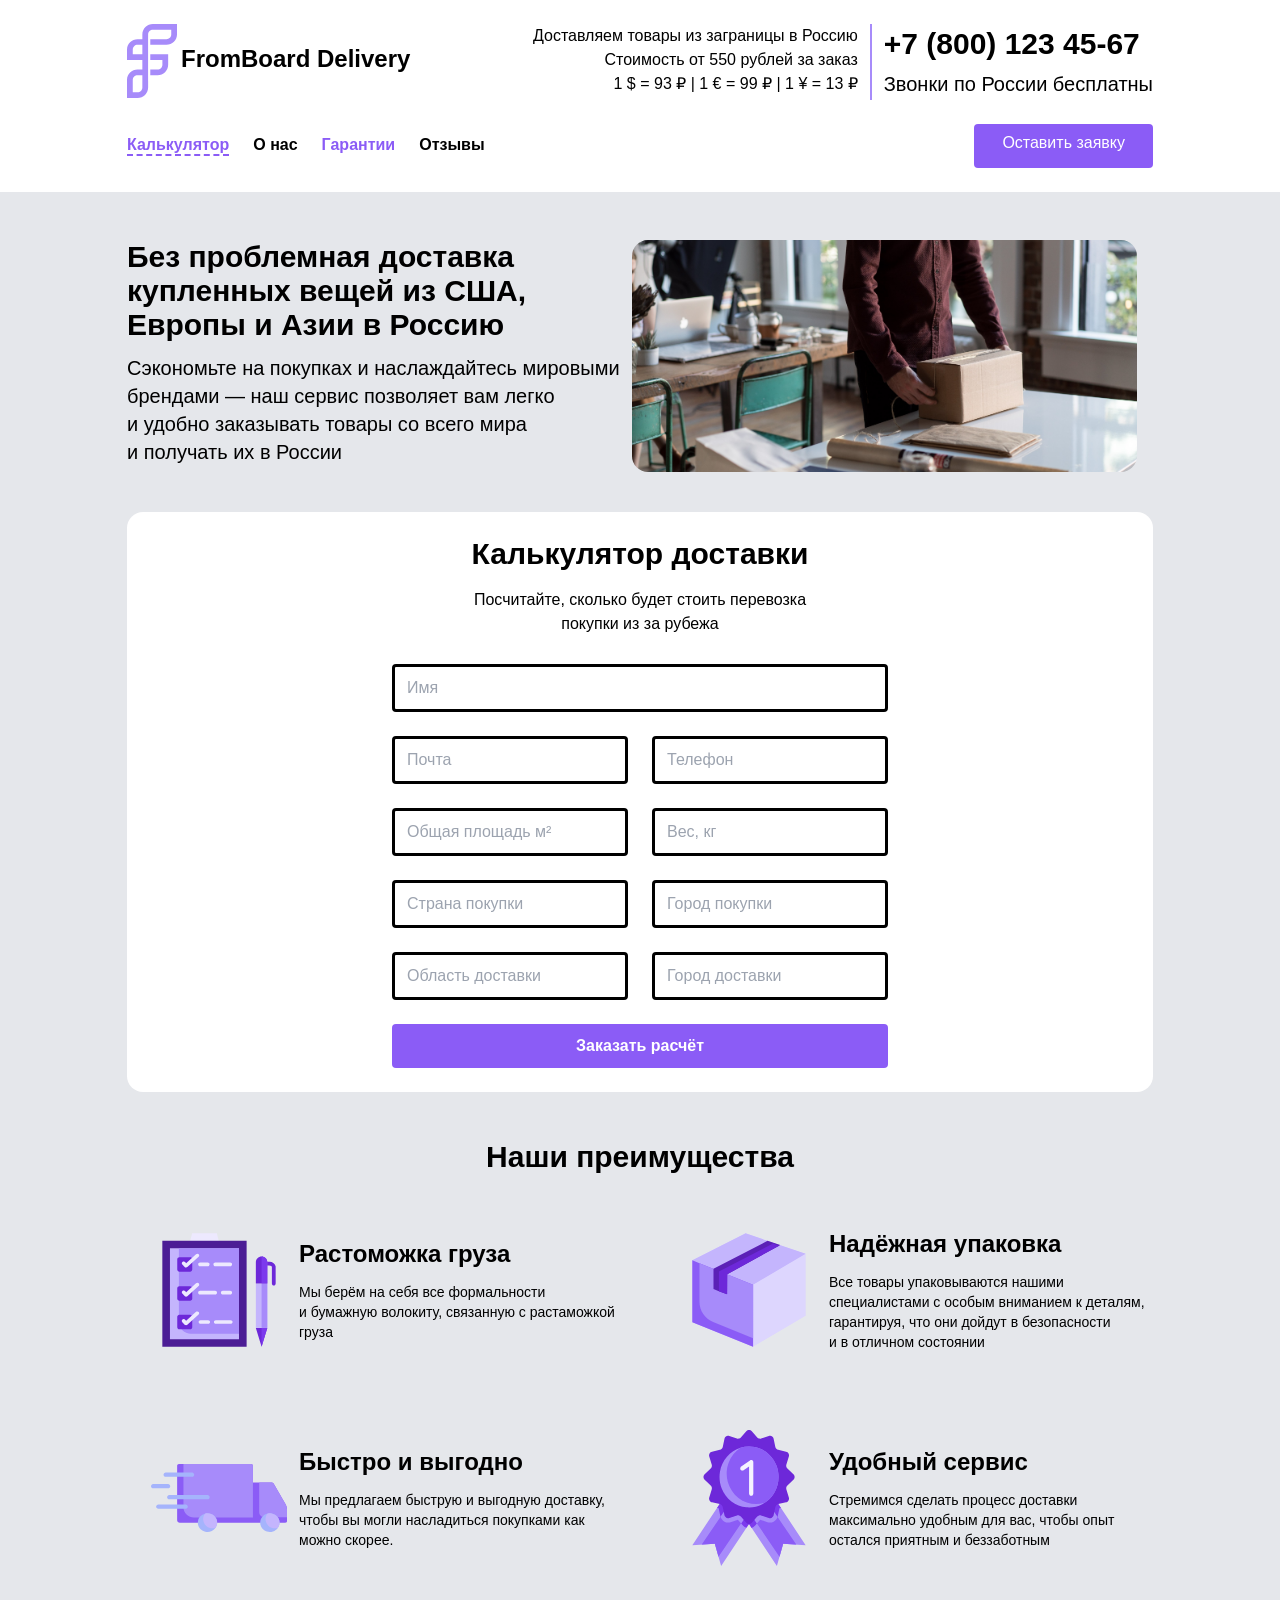
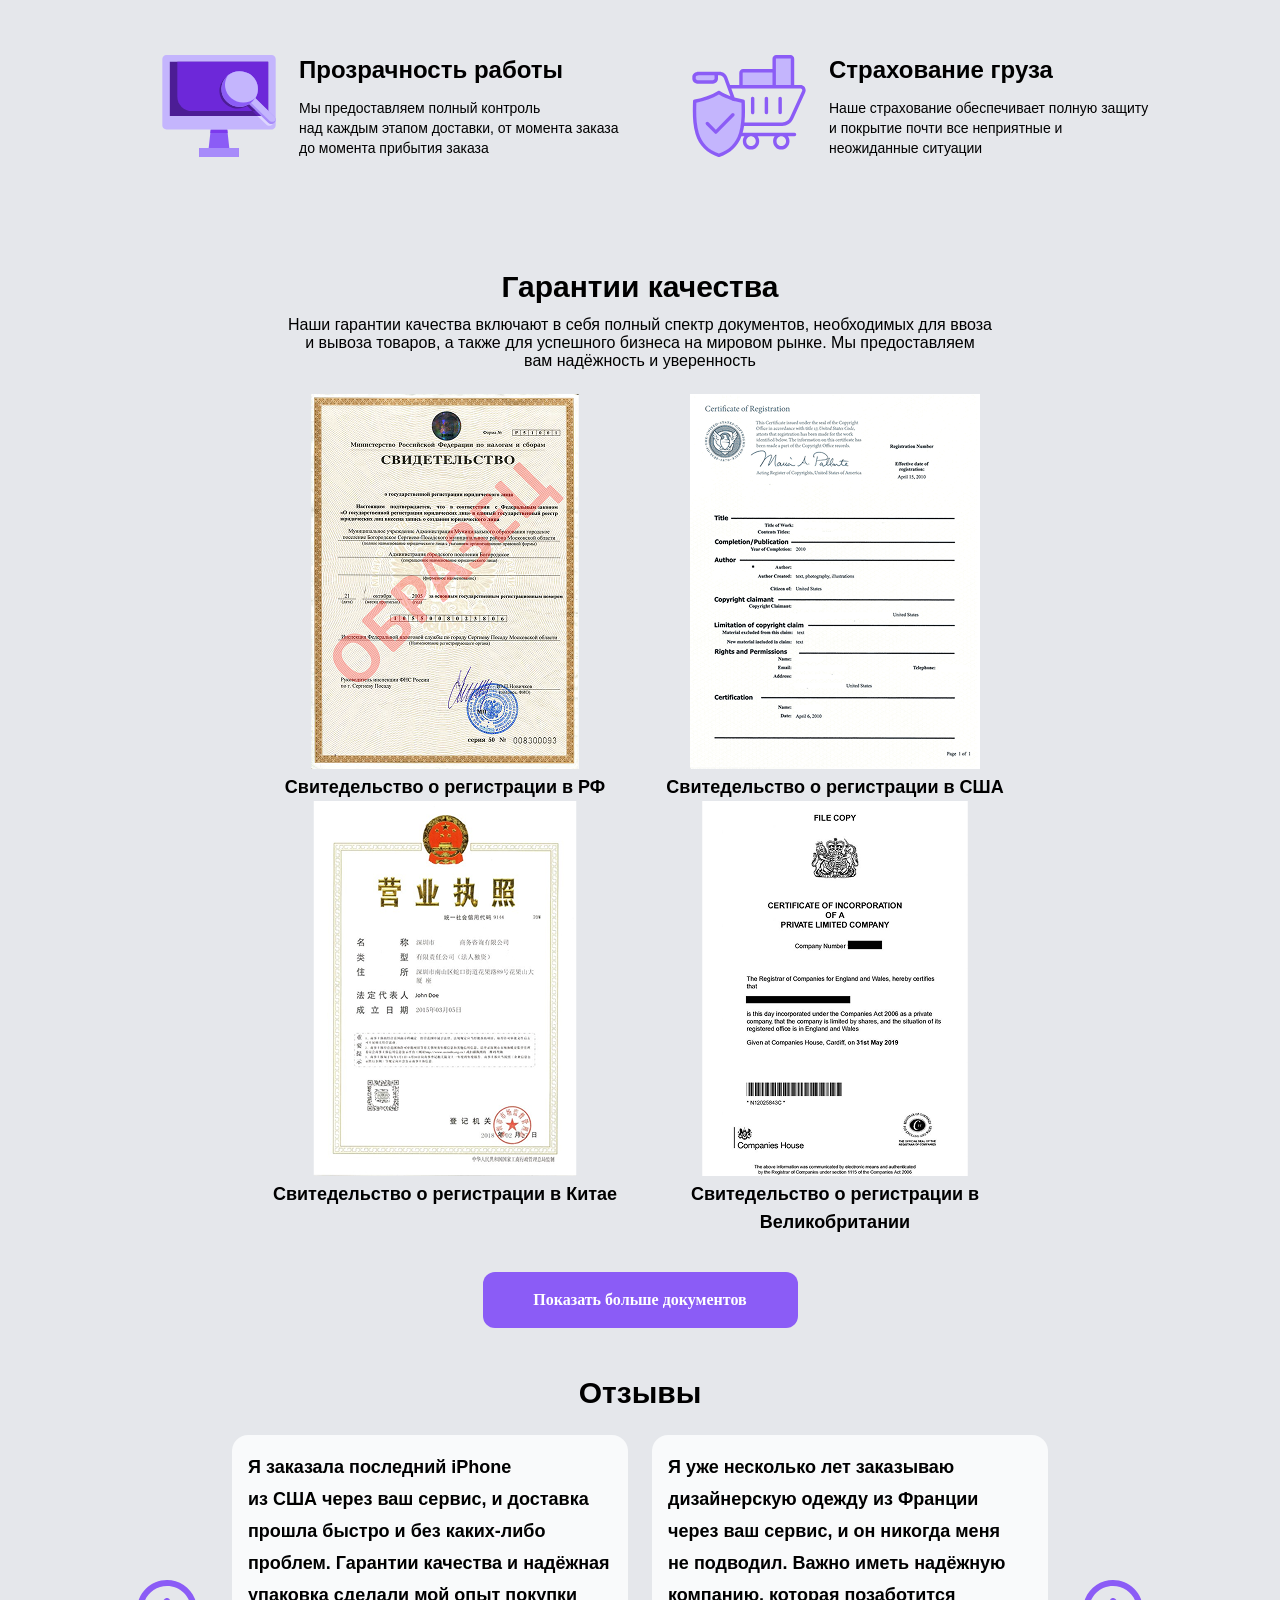
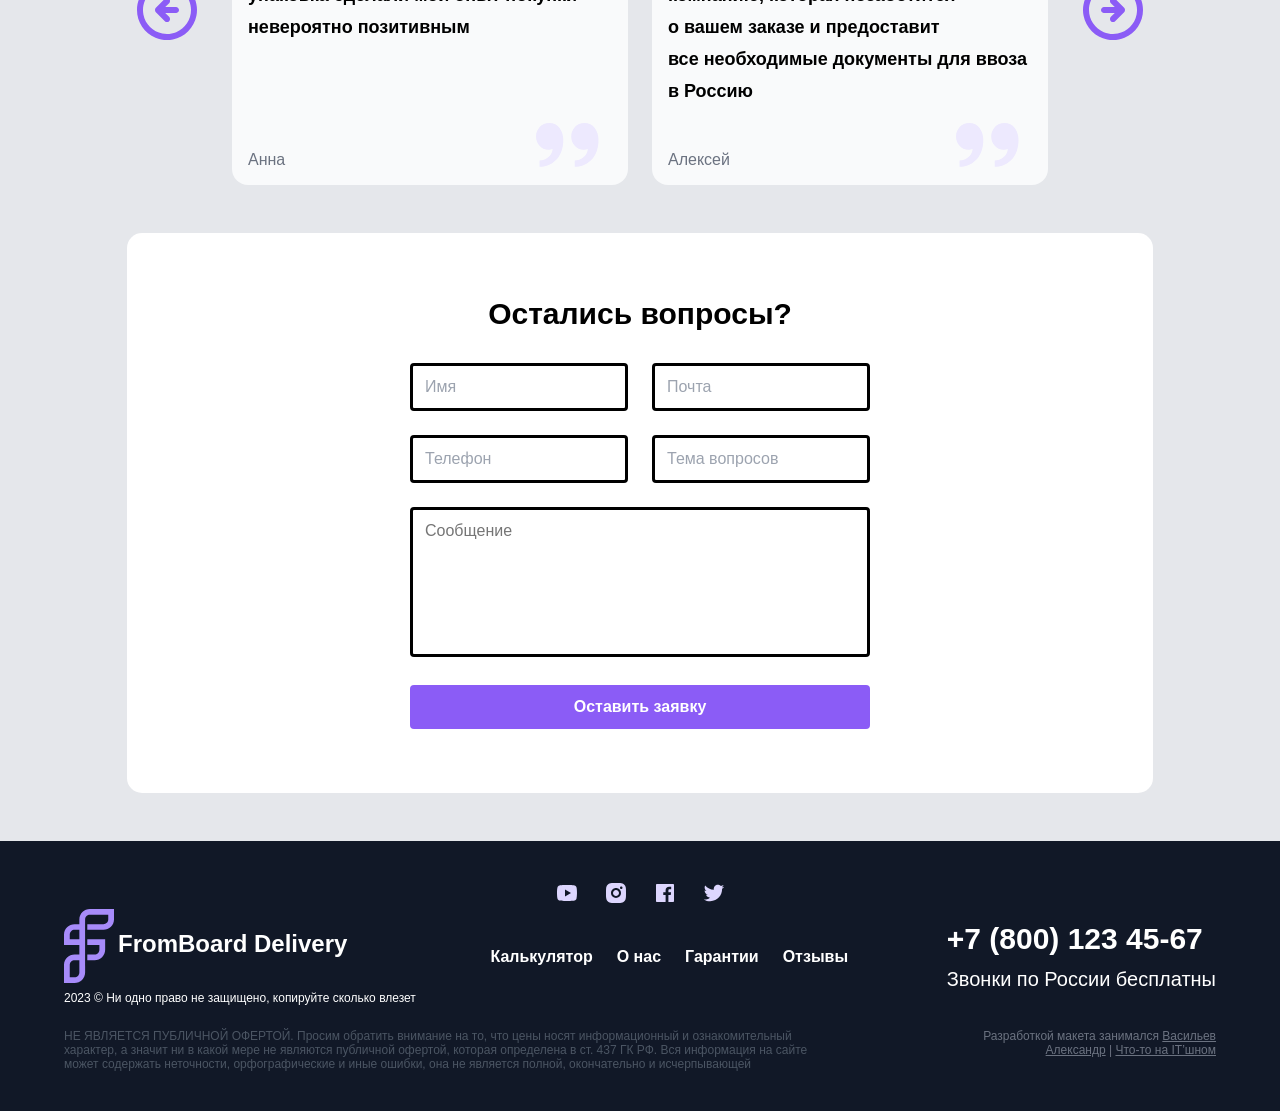
==== delivery/index.html @ c5f5582a "Add files via upload" ====
<!DOCTYPE html>
<html lang="ru">
<head>
    <meta charset="UTF-8">
    <meta name="viewport" content="width=device-width, initial-scale=1.0">
    <link rel="stylesheet" href="style.css">
    <link rel="icon" href="favicon.ico" type="image/x-icon">
    <link rel="stylesheet" href="fonts/Formular/stylesheet.css">
    <title>FromBoard Delivery</title>
</head>
<body>
    <header class="header__menu__closed">
        <div class="container header__top row">
            <a href="" class="header__logo">
                <img src="img/logo.svg" class="logo" alt="Логотип">
                <p class="fromboard">FromBoard Delivery</p>
            </a>
            <div class="header__right">
                <div class="header_right_prices hide-1024">
                    <p>Доставляем товары из заграницы в Россию</p>
                    <p>Стоимость от 550 рублей за заказ</p>
                    <p><bdi>1 $ = 93 ₽ | 1 € = 99 ₽ | 1 ¥ = 13 ₽</bdi></p>
                </div>
                <div class="header__right__number">
                    <p class="header__right__number__top">+7 (800) 123 45-67</p>
                    <p class="header__right__number__bottom">Звонки по России бесплатны</p>
                    <div class="header__top__menu__button"></div>
                </div>
            </div>
        </div>
       <div class="header__bottom__group">
            <div class="container header__bottom">
                <nav class="header__bottom__menu">
                    <ul>
                        <li class="underlined"><a href="">Калькулятор</a></li>
                        <li><a href="#">О нас</a></li>
                        <li><a href="#">Гарантии</a></li>
                        <li><a href="#">Отзывы</a></li>
                    </ul>
                </nav>
                <a class="header__bottom__menu__button" href="">Оставить заявку</a>
            </div>
            <div class="container header__bottom2 show-1024">
                <div class="header__bottom__prices">
                    <p>Доставляем товары из заграницы в Россию</p>
                    <p>Стоимость от 550 рублей за заказ</p>
                    <p>1 $ = 93 ₽ | 1 € = 99 ₽ | 1 ¥ = 13 ₽</p>
                </div>
            </div>
       </div>
    </header>
    <section class="delivery">
        <div class="container row">
            <div class="delivery__left">
                <div class="delivery__left__text">
                    <h1>Без проблемная доставка купленных вещей из США, Европы и Азии в Россию</h1>
                    <p class="text">Сэкономьте на покупках и наслаждайтесь мировыми брендами — наш сервис позволяет вам легко и удобно заказывать товары со всего мира и получать их в России</p>
                </div>
                <div class="delivery__left__image"></div>
            </div>
            <div class="delivery__right">
                <h2>Калькулятор доставки</h2>
                <p>Посчитайте, сколько будет стоить перевозка<br> покупки из за рубежа</p>
                <form method="post" autocomplete="off">
                    <input type="text" name="name" placeholder="Имя">
                    <div class="input_line">
                        <input type="email" name="email" placeholder="Почта">
                        <input type="text" name="number" placeholder="Телефон">
                    </div>
                    <div class="input_line">
                        <input type="number" name="square" placeholder="Общая площадь м²">
                        <input type="number" name="weight" placeholder="Вес, кг">
                    </div>
                    <div class="input_line">
                        <input type="text" name="country" placeholder="Страна покупки">
                        <input type="text" name="city_buy" placeholder="Город покупки">
                    </div>
                    <div class="input_line">
                        <input type="text" name="realm" placeholder="Область доставки">
                        <input type="text" name="city_delivery" placeholder="Город доставки">
                    </div>
                    <button type="submit">Заказать расчёт</button>
                </form>
            </div>
        </div>
    </section>
    <section class="advantage">
        <div class="container center">
            <h2>Наши преимущества</h2>
        </div>
        <div class="container advantage__blocks">
            <div class="advantage__block advantage__image1">
                <h3>Растоможка груза</h3>
                <p>Мы берём на себя все формальности и бумажную волокиту, связанную с растаможкой груза</p>
            </div>
            <div class="advantage__block advantage__image2">
                <h3>Надёжная упаковка</h3>
                <p>Все товары упаковываются нашими специалистами с особым вниманием к деталям, гарантируя, что они дойдут в безопасности и в отличном состоянии</p>
            </div>
            <div class="advantage__block advantage__image3">
                <h3>Быстро и выгодно</h3>
                <p>Мы предлагаем быструю и выгодную доставку, чтобы вы могли насладиться покупками как можно скорее.</p>
            </div>
            <div class="advantage__block advantage__image4">
                <h3>Удобный сервис</h3>
                <p>Стремимся сделать процесс доставки максимально удобным для вас, чтобы опыт остался приятным и беззаботным</p>
            </div>
            <div class="advantage__block advantage__image5">
                <h3>Прозрачность работы</h3>
                <p>Мы предоставляем полный контроль над каждым этапом доставки, от момента заказа до момента прибытия заказа</p>
            </div>
            <div class="advantage__block advantage__image6">
                <h3>Страхование груза</h3>
                <p>Наше страхование обеспечивает полную защиту и покрытие почти все неприятные и неожиданные ситуации</p>
            </div>
        </div>
    </section>
    <section class="guarantees">
        <div class="container center">
            <h2>Гарантии качества</h2>
            <p class="guarantees__text">Наши гарантии качества включают в себя полный спектр документов, необходимых для ввоза и вывоза товаров, а также для успешного бизнеса на мировом рынке. Мы предоставляем вам надёжность и уверенность</p>
        </div>
        <div class="container">
            <a href="" class="guarantees__block guarantees__block1">
                <img src="img/mini_document1.png" alt="Документ 1">
                <p class="guarantees__block__title">Свитедельство о регистрации в РФ</p>
            </a>
            <a href="" class="guarantees__block guarantees__block2">
                <img src="img/mini_document2.png" alt="Документ 2">
                <p class="guarantees__block__title">Свитедельство о регистрации в США</p>
            </a>
            <a href="" class="guarantees__block guarantees__block3">
                <img src="img/mini_document3.png" alt="Документ 3">
                <p class="guarantees__block__title">Свитедельство о регистрации в Китае</p>
            </a>
            <a href="" class="guarantees__block guarantees__block4">
                <img src="img/mini_document4.png" alt="Документ 4">
                <p class="guarantees__block__title">Свитедельство о регистрации в Великобритании</p>
            </a>
        </div>
        <div class="container center">
            <a href="" class="guarantees__button">Показать больше документов</a>
        </div>
    </section>
    <section class="reviews">
        <div class="container center">
            <h2>Отзывы</h2>
        </div>
        <div class="container">
            <div class="reviews__slider">
                <div class="reviews__slider__left_button"></div>
                <div class="reviews__slider__right_button"></div>
                <div class="reviews__slider__blocks">
                    <div class="reviews__slider__review">
                        <h3 class="reviews__slider__review__title">Я заказала последний iPhone из США через ваш сервис, и доставка прошла быстро и без каких‑либо проблем. Гарантии качества и надёжная упаковка сделали мой опыт покупки невероятно позитивным</h3>
                        <p class="reviews__slider__review__name">Анна</p>
                    </div> 
                    <div class="reviews__slider__review">
                        <h3 class="reviews__slider__review__title">Я уже несколько лет заказываю дизайнерскую одежду из Франции через ваш сервис, и он никогда меня не подводил. Важно иметь надёжную компанию, которая позаботится о вашем заказе и предоставит все необходимые документы для ввоза в Россию</h3>
                        <p class="reviews__slider__review__name">Алексей</p>
                    </div> 
                    <div class="reviews__slider__review">
                        <h3 class="reviews__slider__review__title">Я уже несколько лет заказываю дизайнерскую одежду из Франции через ваш сервис, и он никогда меня не подводил. Важно иметь надежную компанию, которая позаботится о вашем заказе и предоставит все необходимые документы для ввоза в Россию</h3>
                        <p class="reviews__slider__review__name">Ольга</p>
                    </div> 
                    <div class="reviews__slider__review">
                        <h3 class="reviews__slider__review__title">Заказал шикарные часы из Швейцарии, и доставка была невероятно быстрой. Ваш сервис делает интернет-шоппинг более доступным и удобным</h3>
                        <p class="reviews__slider__review__name">Игорь</p>
                    </div> 
                    <div class="reviews__slider__review">
                        <h3 class="reviews__slider__review__title">Ваш сервис действительно изменил мой способ покупок. Я больше не переживаю о таможенных вопросах и документах - все у вас в порядке. Спасибо за ваше качество и надежность</h3>
                        <p class="reviews__slider__review__name">Екатерина</p>
                    </div> 
                    <div class="reviews__slider__review">
                        <h3 class="reviews__slider__review__title">Я заказал редкий антикварный предмет из Японии через ваш сервис, и остался впечатлен. Все пришло в отличном состоянии, и ваша гарантия качества действительно работает. Спасибо за ваше профессиональное обслуживание</h3>
                        <p class="reviews__slider__review__name">Дмитрий</p>
                    </div> 
                    <div class="reviews__slider__review">
                        <h3 class="reviews__slider__review__title">Я заказал редкий антикварный предмет из Японии через ваш сервис, и остался впечатлен. Все пришло в отличном состоянии, и ваша гарантия качества действительно работает. Спасибо за ваше профессиональное обслуживание</h3>
                        <p class="reviews__slider__review__name">Дмитрий</p>
                    </div> 
                </div>
            </div>
        </div>
    </section>
    <section class="form_question">
        <div class="container center">
            <h2 class="form_question__title">Остались вопросы?</h2>
            <form action="" method="post" autocomplete="off">
                <div class="input_line">
                    <input type="text" name="name" placeholder="Имя">
                    <input type="email" name="email" placeholder="Почта">
                </div>
                <div class="input_line">
                    <input type="text" name="number" placeholder="Телефон">
                    <input type="text" name="theme" placeholder="Тема вопросов">
                </div>
                <textarea name="message" placeholder="Сообщение"></textarea>
                <button type="submit">Оставить заявку</button>
            </form>
        </div>
    </section>
    <footer>
        <div class="flex links">
                    <a href="https://www.youtube.com/" target="_blank">
                    <img src="img/utube.svg" alt="youtube">
                    </a>
                    <a class="insta" href="https://www.instagram.com/" target="_blank">
                    <img src="img/insta.svg" alt="instagram">
                    </a>
                    <a class="facebook" href="https://www.facebook.com/?locale=ru_RU" target="_blank">
                    <img src="img/facebook.svg" alt="facebook">
                    </a>
                     <a href="https://x.com/?lang=ru" target="_blank">
                    <img src="img/x.svg" alt="x">
                    </a>
                    </div>
        <div class="container footer__top">
            <div class="footer__top__left">
                <a href="" class="footer__logo">
                    <img src="img/logo.svg" class="logo" alt="Логотип">
                    <p class="fromboard">FromBoard Delivery</p>
                </a>
                <p class="footer__top__left__text">2023 © Ни одно право не защищено, копируйте сколько влезет</p>
            </div>
            <div class="footer__top__center">
                <nav class="footer__menu">
                    <ul>
                        <li><a href="">Калькулятор</a></li>
                        <li><a href="">О нас</a></li>
                        <li><a href="">Гарантии</a></li>
                        <li><a href="">Отзывы</a></li> 
                    </ul>
                </nav>
            </div>
            <div class="footer__top__right">
                <p class="footer__top__right__number__top">+7 (800) 123 45-67 </p>
                <p class="footer__top__right__number__bottom">Звонки по России бесплатны</p>
            </div>
        </div>
        <div class="container footer__bottom">
            <div class="footer__bottom__left">
                <p>НЕ ЯВЛЯЕТСЯ ПУБЛИЧНОЙ ОФЕРТОЙ. Просим обратить внимание на то, что цены носят информационный и ознакомительный характер, а значит ни в какой мере не являются публичной офертой, которая определена в ст. 437 ГК РФ. Вся информация на сайте может содержать неточности, орфографические и иные ошибки, она не является полной, окончательно и исчерпывающей</p>
            </div>
            <div class="footer__bottom__right">
                <p>Разработкой макета занимался <a href="">Васильев Александр</a> | <a href="">Что-то на IT’шном</a></p>
            </div>
        </div>
    </footer>
    <script src="slider.js"></script>
</body>
</html>
---- delivery/style.css ----
body {
    
    background-color: #E5E7EB;
    margin: 0px;
}
header {
    padding-top: 24px;
    padding-bottom: 24px;
    background-color: white;
}
h2 {
    font-weight: 900;
    font-size: 30px;
    margin-top: 0px;
}
*{
    font-family: "Formular", sans-serif;
}
*::selection {
    background-color: #8B5CF6;
    color: white;
}
.fromboard{
    margin-top: 21px;
}
p{
    margin: 0px;
}
.container {
    margin-left: auto;
    margin-right: auto;
    max-width: 1536px;
    display: flex;
}
.row {
    flex-direction: row;
}
.center {
    flex-direction: column;
    align-items: center;
}
.header__logo {
    display: flex;
    text-decoration: none;
    height: 74px;
}
.header__logo p {
    font-weight: 900;
    font-size: 24px;
    margin-left: 4px;
    color: black;
    white-space: nowrap;
    vertical-align: center;
}
header .container {
    justify-content: space-between;
}
.header_right_prices {
    font-weight: 400;
    font-style: Regular;
    font-size: 16px;
    line-height: 24px;
    padding-right: 12px;
    border-right: 2px solid #A78BFA;
    max-width: 349px;
    direction:rtl;
    
}
.text{
    margin-bottom: 16px;
    max-width: 756px;
    line-height: 28px;
    font-size: 20px;
}
.header__right__prices p {
    margin-top: 0px;
    margin-bottom: 0px;
}
.header__right__number__top {
    font-weight: 900;
    font-style: Black;
    font-size: 36px;
    line-height: 40px;
    letter-spacing: 0%;
    margin-bottom: 4px;
    margin-top: 0px;
}
.header__right__number__bottom {
    font-weight: 300;
    font-style: Light;
    font-size: 24px;
    line-height: 32px;
    letter-spacing: 0%;
    margin-top: 0px;
    margin-bottom: 0px;
}
.header__right__number {
    margin-left: 12px;
}
.header__right {
    display: flex;
}
.header__bottom__menu ul {
    list-style: none;
    display: flex;
    padding-left: 0px;
    margin-top: 0px;
    margin-bottom: 0px;
}
.header__bottom__menu ul li {
    margin-right: 24px;
    font-weight: 700;
    font-style: Bold;
    font-size: 16px;
}
.header__bottom__menu ul li a {
    text-decoration: none;
    color: black;
}
.header__bottom__menu .underlined {
    border-bottom: 2px dashed #8B5CF6;
}
.header__bottom__menu ul li:nth-child(2n + 1) a {
    color: #8B5CF6;
}
.header__bottom__menu__button {
    height: 44px;
    background-color: #8B5CF6;
    color: white;
    text-decoration: none;
    padding: 10px 28px;
    box-sizing: border-box;
    border-radius: 4px;
    transition-duration: 0.3s;
}
.header__bottom__menu__button:hover {
    background-color: #A78BFA;
}
.header__bottom__menu__button:active {
    background-color: #6D28D9;
}
.header__bottom__menu__button:focus-visible {
    background-color: #A78BFA;
}
*:focus-visible {
    outline-offset: 4px;
    outline: 3px dashed #9747FF;
}
.header__bottom {
    margin-top: 24px;
}
.header__bottom__menu {
    display: flex;
    flex-direction: column;
    justify-content: center;
}
.delivery__left {
    max-width: 756px;
}
.delivery h1 {
    font-size: 36px;
    margin-bottom: 12px;
    margin-top: 0px;
    max-width: 730px;
}
.delivery p {
    font-size: 20px;
    line-height: 28px;
    margin-top: 0px;
    max-width: 720px;
}

.delivery__left__image {
    background-image: url(img/1.jpg);
    height: 352px;
    background-size: 100%;
    background-position-y: center;
    transform: scaleX(-1);
    border-radius: 16px;
}
.delivery__right {
    padding: 24px;
    background-color: white;
    border-radius: 16px;
    display: flex;
    flex-direction: column;
    align-items: center;
    max-width: 756px;
    width: 100%;
    box-sizing: border-box;
}
.delivery {
    margin-top: 72px;
}
.delivery .container {
    justify-content: space-between;
}
.delivery__right h2 {
    font-weight: 700;
    font-style: Bold;
    line-height: 36px;
    margin-top: 0px;
    margin-bottom: 16px;
}
.delivery__right p {
    font-weight: 400;
    font-style: Regular;
    font-size: 16px;
    line-height: 24px;
    text-align: center;
    margin-bottom: 28px;
}
.delivery__right form  {
    max-width: 496px;
    width: 100%;
}
form input {
    width: 100%;
    height: 48px;
    padding: 12px;
    box-sizing: border-box;
    font-size: 16px;
    border: 3px solid;
    border-radius: 4px;
    margin-bottom: 24px;
}
form input::placeholder {
    color: #9CA3AF;
}
form input:hover::placeholder {
    color: black;
}
form input:active, form input:focus {
    border: 3px solid #8B5CF6;
    outline: none;
}
form input:active::placeholder, form input:focus::placeholder {
    color: #8B5CF6;
}
form textarea {
    width: 100%;
    min-height: 150px;
    padding: 12px;
    font-size: 16px;
    border: 3px solid;
    border-radius: 4px;
    box-sizing: border-box;
    margin-bottom: 24px;
    resize: none;
}
form .input_line input {
    width: calc(100% / 2 - 12px);
}
.input_line {
    display: flex;
    justify-content: space-between;
}
form button {
    background-color: #8B5CF6;
    border: none;
    border-radius: 4px;
    color: white;
    width: 100%;
    height: 44px;
    width: 496;
    font-weight: 700;
    font-style: Bold;
    font-size: 16px;
}
.advantage {
    margin-top: 72px;
}
.advantage h2 {
    margin-bottom: 24px;
}
.advantage__blocks {
    flex-wrap: wrap;
    justify-content: space-between;
}
.advantage__block {
    display: flex;
    flex-direction: column;
    justify-content: center;
    max-width: 496px;
    width: 100%;
    min-height: 184px;
    margin-bottom: 24px;
    padding-left: 172px;
    box-sizing: border-box;
    background-repeat: no-repeat;
    background-position-x: 24px;
    background-position-y: center;
    padding-top: 24px;
    padding-bottom: 24px;
}
.advantage__block h3 {
    font-weight: 900;
    font-style: Black;
    font-size: 24px;
    line-height: 32px;
    margin-top: 0px;
    margin-bottom: 12px;
}
.advantage__block p {
    font-weight: 400;
    font-style: Regular;
    font-size: 14px;
    line-height: 20px;
    margin-top: 0px;
    margin-bottom: 0px;
    word-break: break-word;
}
.advantage__image1 {
    background-image: url(img/advantage_1.svg);
}
.advantage__image2 {
    background-image: url(img/advantage_2.svg);
}
.advantage__image3 {
    background-image: url(img/advantage_3.svg);
}
.advantage__image4 {
    background-image: url(img/advantage_4.svg);
}
.advantage__image5 {
    background-image: url(img/advantage_5.svg);
}
.advantage__image6 {
    background-image: url(img/advantage_6.svg);
}
.guarantees {
    margin-top: 48px;
}
.guarantees h2 {
    margin-bottom: 12px;
}
.guarantees__text { 
    max-width: 756px;
    text-align: center;
    margin-top: 0px;
    margin-bottom: 24px;
} 
.guarantees__block__title {
    font-weight: 900;
    font-size: 18px;
    line-height: 28px;
    text-align: center;
    vertical-align: middle;
    margin-top: 4px;
}
.guarantees .container {
    justify-content: space-between;
    flex-wrap: wrap;
}
.guarantees__block {
    width: 366px;
    display: flex;
    flex-direction: column;
    align-items: center;
}
.guarantees__block {
    color: unset;
    text-decoration: none;
}
.guarantees__button {
    color: white;
    font-family: Formular;
    font-weight: 900;
    font-size: 16px;
    letter-spacing: 0%;
    display: flex;
    justify-content: center;
    align-items: center;
    background-color: #8B5CF6;
    border-radius: 12px;
    min-width: 315px;
    height: 56px;
    text-decoration: none;
    margin-top: 36px;
}
.guarantees__button:hover {
    background-color: #A78BFA;
}
.guarantees__button:active {
    background-color: #6D28D9;
}
.guarantees__button:focus-visible {
    background-color: #A78BFA;
}
form button {
    cursor: pointer;
}
form button:hover {
    background-color: #A78BFA;
}
form button:active {
    background-color: #6D28D9;
}
form button:focus-visible {
    background-color: #A78BFA;
}
.reviews {
    margin-top: 72px;
}
.reviews__slider {
    display: flex;
    justify-content: center;
    width: 100%;
    position: relative;
}
.reviews__slider__blocks {
    display: flex;
    width: calc(100% - 260px);
    --slider_width: 100%;
    overflow: hidden;
}
.reviews__slider__review {
    background-color: #F9FAFB;
    border-radius: 16px;
    padding: 32px 43px;
    box-sizing: border-box;
    display: flex;
    flex-direction: column;
    justify-content: space-between;
    background-repeat: no-repeat;
    background-image: url(img/review_elements.svg);
    background-position: calc(100% - 25px) calc(100% - 55px);
    margin-right: 24px;
    width: calc(50% - 12px);
    min-height: 350px;
    flex-shrink: 0;
    position: relative;
    transition-duration: 0.2s;
    left: 0px;
}
.reviews__slider__review__title {
    font-weight: 700;
    font-size: 24px;
    line-height: 32px;
    margin: 0px;
}
.reviews__slider__review__name {
    font-size: 24px;
    color: #6B7280;
    font-weight: 300;
    margin: 0px;
    margin-top: 20px;
}
.reviews__slider__left_button, .reviews__slider__right_button {
    width: 60px;
    height: 60px;
    background-repeat: no-repeat;
    background-size: 100%;
    cursor: pointer;
    position: absolute;
    top: calc(50% - 30px);
}
.reviews__slider__left_button:hover, .reviews__slider__right_button:hover {
    filter: brightness(1.4);
}
.reviews__slider__left_button:active, .reviews__slider__right_button:active {
    filter: brightness(0.8);
}
.reviews__slider__left_button {
    background-image: url(img/slider_left.svg);
    left: 23px;
}
.reviews__slider__right_button {
    right: 23px;
    background-image: url(img/slider_right.svg);
}
.form_question {
    margin-top: 72px;
}
.form_question .container {
    background-color: white;
    border-radius: 15px;
    padding: 64px;
    box-sizing: border-box;
}
.form_question__title {
    margin-top: 0px;
    margin-bottom: 32px;
}
footer {
    background-color: #111827;
    padding-top: 40px;
    padding-bottom: 40px;
    box-sizing: border-box;
    margin-top: 72px;
}
.footer__logo {
    display: flex;
    text-decoration: none;
    height: 74px;
}
.footer__logo p {
    font-weight: 900;
    font-size: 24px;
    margin-left: 4px;
    color: white;
    white-space: nowrap;
    vertical-align: center;
}
.footer__top {
    color: white;
    display: flex;
    flex-direction: row;
    justify-content: space-between;
}
.footer__top__left__text {
    margin-top: 8px;
    margin-bottom: 0px;
    font-size: 12px;
}
.footer__menu ul {
    list-style: none;
    display: flex;
    padding-left: 0px;
    margin-top: 0px;
    margin-bottom: 0px;
}
.footer__menu ul li {
    margin-right: 24px;
    font-weight: 700;
    font-style: Bold;
    font-size: 16px;
}
.footer__menu ul li a {
    text-decoration: none;
    color: white;
}
.footer__menu {
    display: flex;
    flex-direction: column;
    justify-content: center;
}
.footer__top__center {
    display: flex;
    flex-direction: row;
    align-items: center;
}
.footer__top__right {
    display: flex;
    flex-direction: column;
    justify-content: center;
}
.footer__top__right__number__top {
    font-weight: 900;
    font-style: Black;
    font-size: 36px;
    line-height: 40px;
    letter-spacing: 0%;
    margin-bottom: 4px;
    margin-top: 0px;
}
.footer__top__right__number__bottom {
    font-weight: 300;
    font-style: Light;
    font-size: 24px;
    line-height: 32px;
    letter-spacing: 0%;
    margin-top: 0px;
    margin-bottom: 0px;
}
.footer__bottom {
    color: #4B5563;
    display: flex;
    flex-direction: row;
    justify-content: space-between;
    margin-top: 24px;
}
.footer__bottom p {
    margin-top: 0px;
    margin-bottom: 0px;
    font-size: 12px;
}
.footer__bottom__left {
    margin-right: 148px;
}
.footer__bottom__right {
    display: flex;
    flex-shrink: 0;
    max-width: 242px;
    text-align: right;
    color: #6B7280;
}
.footer__bottom__right a {
    color: inherit;
}
.header__bottom__prices {
    display: flex;
    justify-content: space-between;
    width: 100%;
    align-items: center;
    margin-top: 12px;
}
.header__bottom__prices p {
    font-size: 14px;
    max-width: 232px;
    margin-top: 0px;
    margin-bottom: 0px;
    text-align: center;
}
@media (max-width: 1536px) {
    .reviews__slider__blocks {
        width: calc(100% - 210px);
    }
    .reviews__slider__left_button {
        left: 10px;
    }
    .reviews__slider__right_button {
        right: 10px;
    }

    .reviews__slider__review {
        background-position: calc(100% - 29px) calc(100% - 18px);
        padding: 16px 16px;
    }
    .reviews__slider__review__title {
        font-size: 18px;
    }
    .reviews__slider__review__name {
        font-size: 16px;
    }
}
@media (max-width: 1024px) {
    .reviews__slider__blocks {
        width: calc(100% - 198px);
    }
    .reviews__slider__review {
        width: 100%;
        padding: 32px 16px;
    }
}
@media (max-width: 600px) {
    .reviews__slider__review__title {
        font-size: 14px;
    }
    .reviews__slider__review__name {
        font-size: 12px;
    }
    .reviews__slider__left_button, .reviews__slider__right_button {
        width: 30px;
        height: 30px;
    }
    .reviews__slider__review {
        padding: 20px 10px;
    }
    .reviews__slider__blocks {
        width: calc(100% - 75px);
    }
    .reviews__slider__left_button {
        left: 4px;
    }
    .reviews__slider__right_button {
        right: 4px;
    }
}
@media (max-width: 1536px) {
    .form_question {
        margin-top: 48px;
    }
    footer {
        margin-top: 48px;
    }
    .advantage {
        margin-top: 48px;
    }
    .reviews {
        margin-top: 48px;
    }
    .container {
        max-width: 1026px;
    }
    .header__right__number__top {
        font-size: 30px;
    }
    .header__right__number__bottom {
        font-size: 20px;
    }
    .delivery .container {
        flex-direction: column;
    }
    .delivery__right {
        max-width: 100%;
        margin-top: 40px;
    }

    .delivery {
        margin-top: 48px;
    }
    .delivery__left__text p {
        font-size: 20px;
        margin-bottom: 0px;
    }
    .delivery__left__text h1 {
        font-size: 30px;
    }
    .delivery__left {
        display: flex;
        flex-direction: row;
        min-width: 100%;
    }
    .delivery__left__image {
        width: 505px;
        height: 232px;
        flex-shrink: 0;
        margin-right: 16px;
    }
    .guarantees .container {
        justify-content: center;
    }
    .container .guarantees__block:nth-child(2n-1) {
        margin-right: 24px;
    }
    .footer__top__right__number__top {
        font-size: 30px;
    }
    .footer__top__right__number__bottom {
        font-size: 20px;
    }
}
.show-1024 {
    display: none;
}
.header__bottom__group {
    max-height: 500px;
    transition: 0.3s;
}
.links{
    display: flex;
    justify-content: center;
    gap: 25px;
}
@media (min-width: 1110px) and (max-width: 1536px) {
    footer .container {
        max-width: 1152px;
    }
}
@media (max-width: 1110px) {
    .footer__top {
        flex-wrap: wrap;
    }
    .footer__top__center {
        width: 100%;
        order: 1;
        justify-content: center;
        margin-bottom: 24px;
    }
    .footer__top__left {
        order: 2;
    }
    .footer__top__right {
        order: 3;
        justify-content: center;
    }
    .footer__bottom {
        flex-direction: column;
    }
    .footer__bottom__left {
        margin-right: 0px;
        text-align: center;
    }
    .footer__bottom__right {
        max-width: 100%;
        text-align: center;
        justify-content: center;
        margin-top: 8px;
    }
}
@media (max-width: 1024px) {
    .container {
        max-width: 768px;
    }
    .hide-1024 {
        display: none;
    }
    .show-1024 {
        display: flex;
    }
    .header__bottom {
        padding-top: 12px;
        padding-bottom: 12px;
        border-top: 2px solid #A78BFA;
        border-bottom: 2px solid #A78BFA;
        margin-top: 12px;
    }
    .delivery__left {
        flex-direction: column;
    }
    .delivery__left__text {
        margin-bottom: 16px;
    }
    .delivery__left__image {
        width: 100%;
        height: 350px;
    }
    .advantage__block h3 {
        font-size: 20px;
    }
    .advantage__block p {
        font-size: 14px;
    }
    .advantage__block {
        padding-left: 120px;
        background-size: 108px;
        background-position-x: 0px;
        padding-top: 0px;
        padding-bottom: 0px;
        min-height: unset;
        max-width: 372px;
    }
    .reviews__slider__review {
        min-height: 224px;
    }
    .container .guarantees__block:nth-child(2n-1) {
        margin-right: 0px;
    }
}
@media (max-width: 780px) {
    .container {
        max-width: 620px;
    }
    .header__right__number__bottom {
        display: none;
    }
    .header__right__number__top {
        font-size: 20px;
        margin-bottom: 0px;
    }
    .header__right__number {
        align-items: center;
        display: flex;
    }
    .header__top__menu__button {
        width: 24px;
        height: 16px;
        background-image: url(img/menu_close.svg);
        margin-left: 16px;
        cursor: pointer;
    }
    .header__menu__closed .header__bottom__group {
        max-height: 0px;
        overflow: hidden;
    }
    header {
        transition: 0.3s;
        padding-top: 24px;
        padding-bottom: 24px;
    }
    header.header__menu__closed {
        padding-top: 8px;
        padding-bottom: 8px;
    }
    header:not(.header__menu__closed) {
        border-bottom-left-radius: 16px;
        border-bottom-right-radius: 16px;
    }
    .delivery {
        margin-top: 40px;
    }
    .delivery__right form {
        max-width: unset;
    }
    .advantage__blocks {
        justify-content: center;
    }
    .footer__top {
        justify-content: center;
    }
    .footer__top__left {
        align-items: center;
        display: flex;
        flex-direction: column;
        order: 4;
    }
    .footer__top__right {
        margin-bottom: 8px;
    }
    body:not(:has(.header__menu__closed)) section {
        filter: brightness(0.5);
    }
    body:not(:has(.header__menu__closed)) {
        backdrop-filter: brightness(0.5);
    }
}
@media (max-width: 560px) {
    .header__right__number__top {
        display: none;
    }
    header .container, .delivery .container, footer .container {
        padding-left: 10px;
        padding-right: 10px;
    }
    .header__bottom {
        flex-direction: column;
    }
    .header__bottom__menu ul {
        justify-content: space-between;
    }
    .header__bottom__menu ul li {
        margin-right: 0px;
    }
    .header__bottom__menu__button {
        display: flex;
        justify-content: center;
        margin-top: 10px;
    }
    .delivery__left__text h1 {
        font-size: 26px;
    }
    .delivery__right h2, h2 {
        font-size: 24px;
    }
    .delivery__left__text p {
        font-size: 15px;
        line-height: 20px;
    }
    .delivery {
        margin-top: 30px;
    }
    .delivery__right p {
        font-size: 15px;
        line-height: 18px;
        margin-bottom: 20px;
    }
    .advantage__block h3 {
        font-size: 18px;
        margin-bottom: 0px;
    }
    .delivery__left__image {
        height: 200px;
    }
        .delivery__right h2, h2 {
        font-size: 20px;
        margin-bottom: 5px;
    }
    form .input_line input {
        width: calc(100% / 2 - 2px);
    }
    .delivery__right {
        padding: 14px;
    }
    form input { 
        margin-bottom: 8px;
    }
    form input::placeholder {
        font-size: 12px;
    }
    .form_question .container {
        padding: 15px;
    }
}
@media (max-width: 400px) {
    .guarantees__block img {
        width: 100%;
    }
    .header__logo {
        height: unset;
    }
    .header__logo img {
        height: 60px;
    }
    .header__logo p {
        font-size: 18px;
    }
    .guarantees__block__title {
        font-size: 14px;
        word-break: break-word;
    }
    .footer__menu {
        width: 100%;
        padding-top: 10px;
        border-top: 2px solid;
        border-bottom: 2px solid;
        margin-top: 10px;
        margin-bottom: 5px;
        align-items: center;
    }
    .footer__menu ul {
        flex-direction: column;
    }
    footer {
        padding-top: 20px;
    }
    .footer__top__center {
        margin-bottom: 0px;
        order: 2;
    }
    .footer__top__right {
        order: 3;
        margin-bottom: 8px;
        text-align: center;
    }
    .footer__top__left {
        order: 1;
        align-items: center;
        text-align: center;
    }
    .footer__menu ul li {
        margin-right: 0px;
        margin-bottom: 12px;
        font-size: 22px;
    }
    .footer__top__right__number__top {
        font-size: 25px;
    }
    .footer__logo p {
        font-size: 18px;
    }
    .footer__logo img {
        height: 60px;
    }
    .footer__top__right__number__bottom {
        font-size: 15px;
    }
    .footer__top__left__text {
        margin-top: 0px;
    }
}
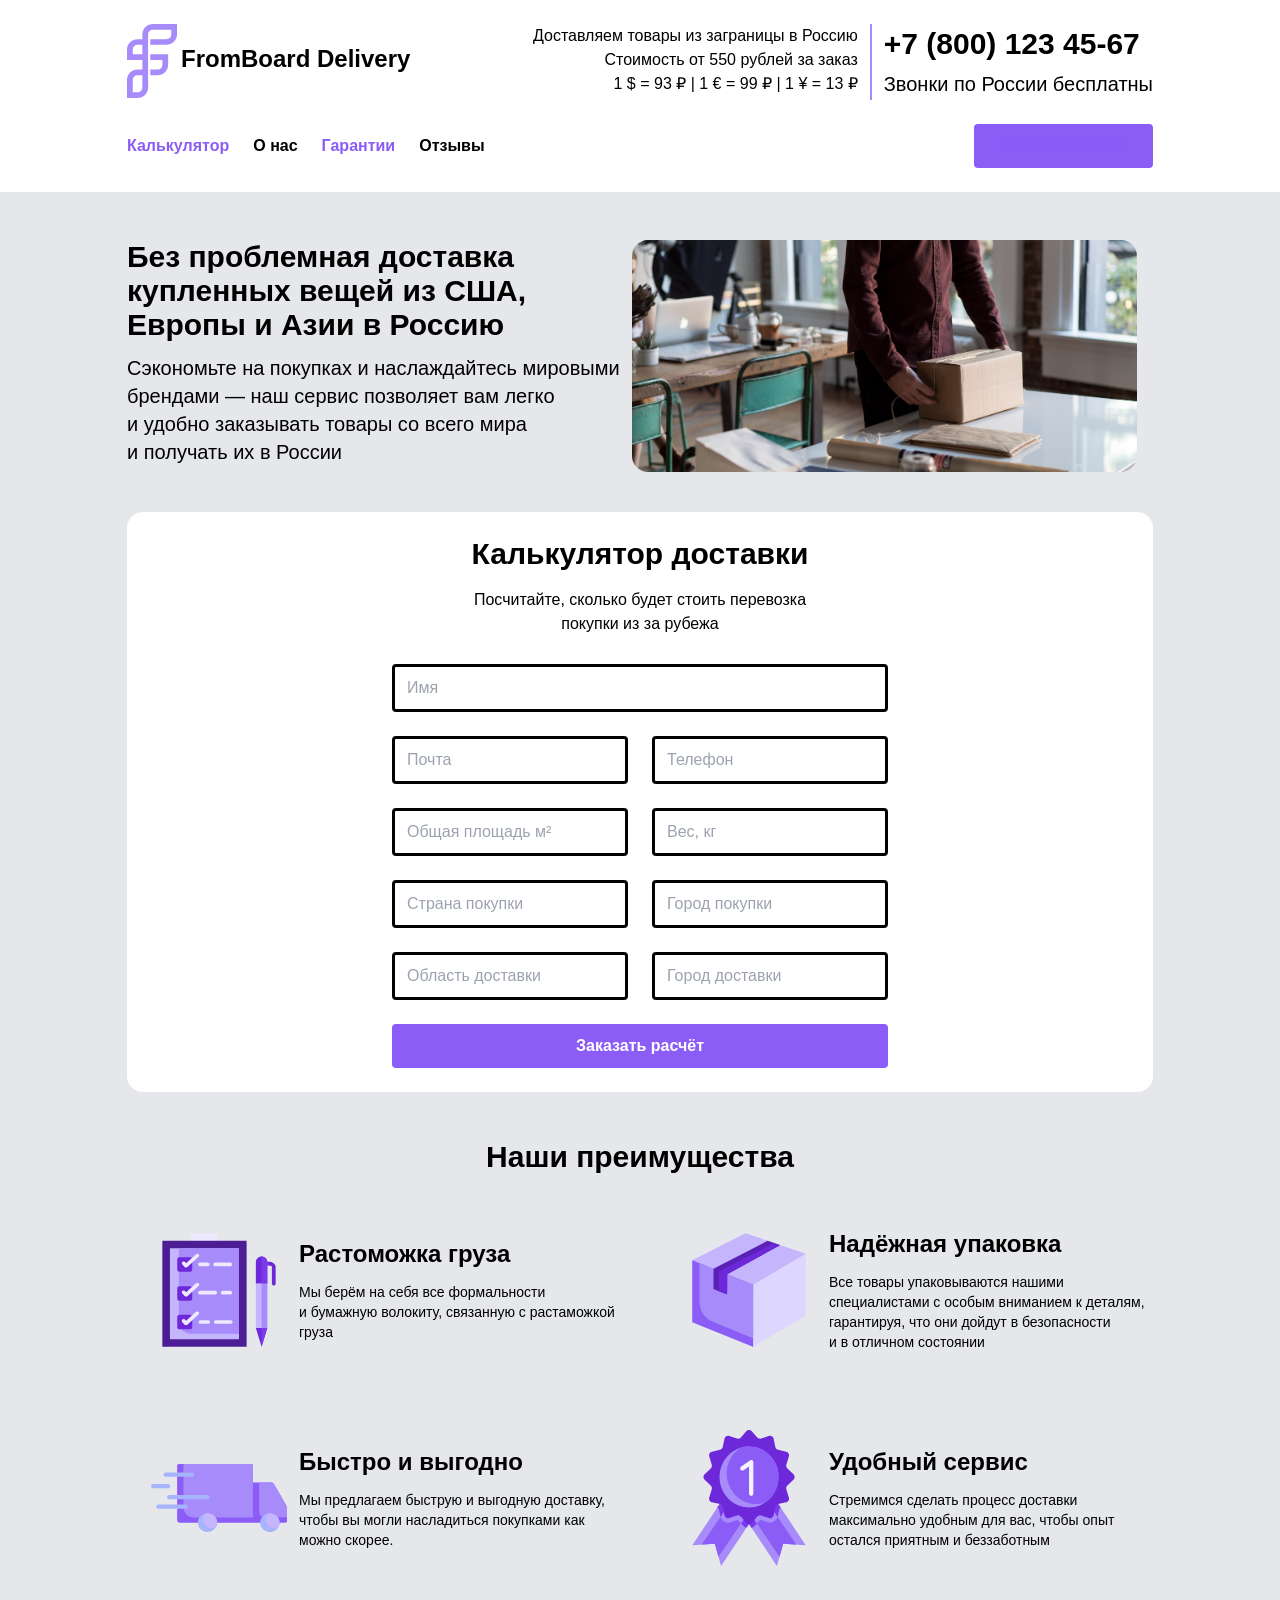
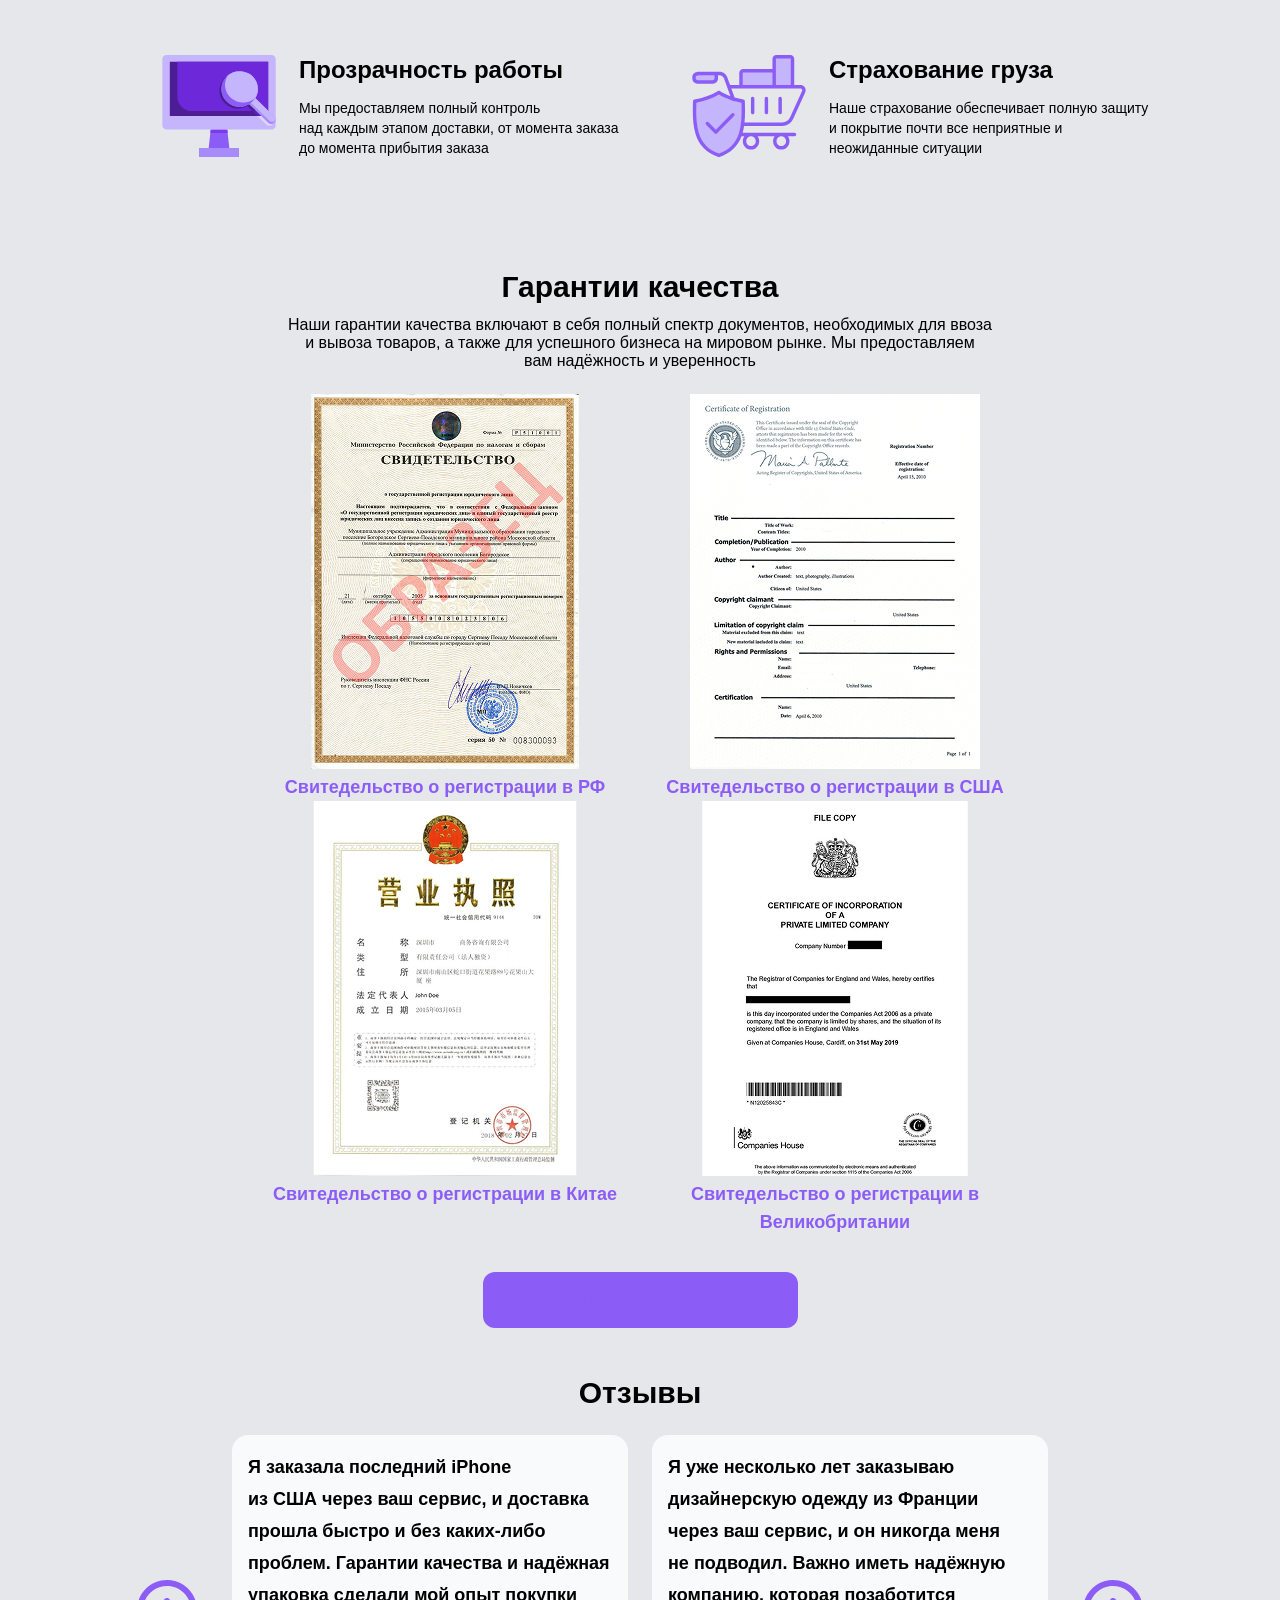
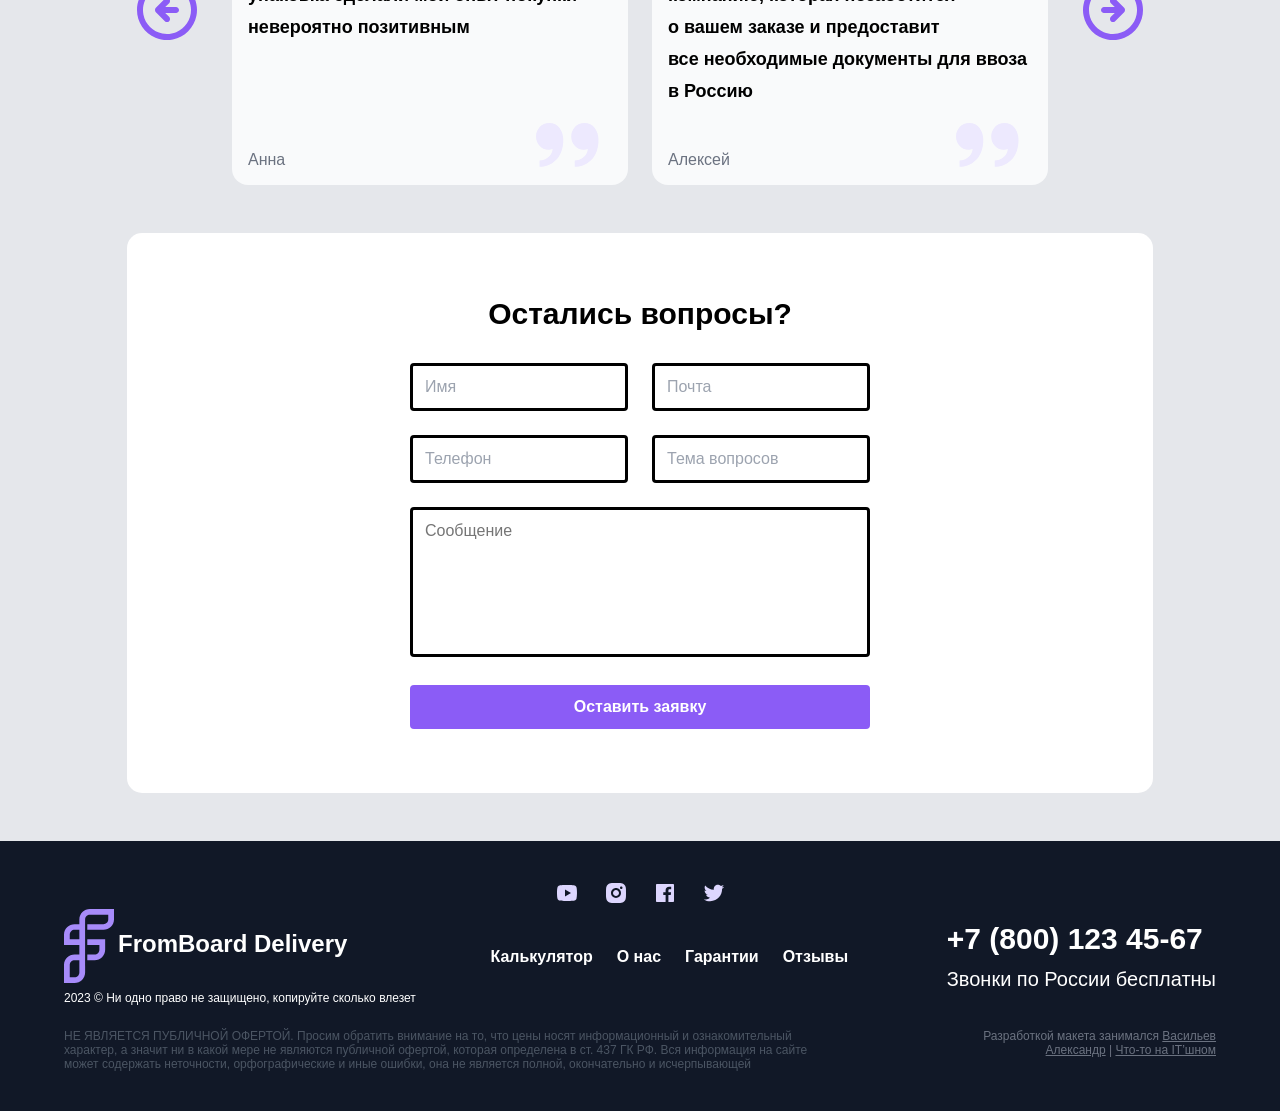
==== commit f2374314: "aaaaaa" ====
--- a/delivery/index.html
+++ b/delivery/index.html
@@ -19,6 +19,7 @@
                 <div class="header_right_prices hide-1024">
                     <p>Доставляем товары из заграницы в Россию</p>
                     <p>Стоимость от 550 рублей за заказ</p>
+                    <!-- чтобы не писал строчку задом наперед -->
                     <p><bdi>1 $ = 93 ₽ | 1 € = 99 ₽ | 1 ¥ = 13 ₽</bdi></p>
                 </div>
                 <div class="header__right__number">
@@ -32,10 +33,10 @@
             <div class="container header__bottom">
                 <nav class="header__bottom__menu">
                     <ul>
-                        <li class="underlined"><a href="">Калькулятор</a></li>
-                        <li><a href="#">О нас</a></li>
-                        <li><a href="#">Гарантии</a></li>
-                        <li><a href="#">Отзывы</a></li>
+                        <li><a href="#calculate">Калькулятор</a></li>
+                        <li><a href="#about">О нас</a></li>
+                        <li><a href="#guarantees">Гарантии</a></li>
+                        <li><a href="#reviews">Отзывы</a></li>
                     </ul>
                 </nav>
                 <a class="header__bottom__menu__button" href="">Оставить заявку</a>
@@ -59,7 +60,7 @@
                 <div class="delivery__left__image"></div>
             </div>
             <div class="delivery__right">
-                <h2>Калькулятор доставки</h2>
+                <h2 id="calculate">Калькулятор доставки</h2>
                 <p>Посчитайте, сколько будет стоить перевозка<br> покупки из за рубежа</p>
                 <form method="post" autocomplete="off">
                     <input type="text" name="name" placeholder="Имя">
@@ -86,7 +87,7 @@
     </section>
     <section class="advantage">
         <div class="container center">
-            <h2>Наши преимущества</h2>
+            <h2 id="about">Наши преимущества</h2>
         </div>
         <div class="container advantage__blocks">
             <div class="advantage__block advantage__image1">
@@ -117,7 +118,7 @@
     </section>
     <section class="guarantees">
         <div class="container center">
-            <h2>Гарантии качества</h2>
+            <h2 id="guarantees">Гарантии качества</h2>
             <p class="guarantees__text">Наши гарантии качества включают в себя полный спектр документов, необходимых для ввоза и вывоза товаров, а также для успешного бизнеса на мировом рынке. Мы предоставляем вам надёжность и уверенность</p>
         </div>
         <div class="container">
@@ -144,7 +145,7 @@
     </section>
     <section class="reviews">
         <div class="container center">
-            <h2>Отзывы</h2>
+            <h2 id="reviews">Отзывы</h2>
         </div>
         <div class="container">
             <div class="reviews__slider">
@@ -226,10 +227,10 @@
             <div class="footer__top__center">
                 <nav class="footer__menu">
                     <ul>
-                        <li><a href="">Калькулятор</a></li>
-                        <li><a href="">О нас</a></li>
-                        <li><a href="">Гарантии</a></li>
-                        <li><a href="">Отзывы</a></li> 
+                        <li><a href="#calculate">Калькулятор</a></li>
+                        <li><a href="#about">О нас</a></li>
+                        <li><a href="#guarantees">Гарантии</a></li>
+                        <li><a href="#reviews">Отзывы</a></li>
                     </ul>
                 </nav>
             </div>
@@ -249,4 +250,4 @@
     </footer>
     <script src="slider.js"></script>
 </body>
-</html>+</html>
--- a/delivery/style.css
+++ b/delivery/style.css
@@ -2,6 +2,13 @@
     
     background-color: #E5E7EB;
     margin: 0px;
+}
+a:hover{
+color: #8B5CF6;
+}
+a:visited{
+color: #8B5CF6;
+text-decoration: dashed;
 }
 header {
     padding-top: 24px;
@@ -117,8 +124,8 @@
     text-decoration: none;
     color: black;
 }
-.header__bottom__menu .underlined {
-    border-bottom: 2px dashed #8B5CF6;
+.header__bottom__menu {
+    border-bottom: 2px;
 }
 .header__bottom__menu ul li:nth-child(2n + 1) a {
     color: #8B5CF6;
@@ -1018,4 +1025,4 @@
     .footer__top__left__text {
         margin-top: 0px;
     }
-}+}
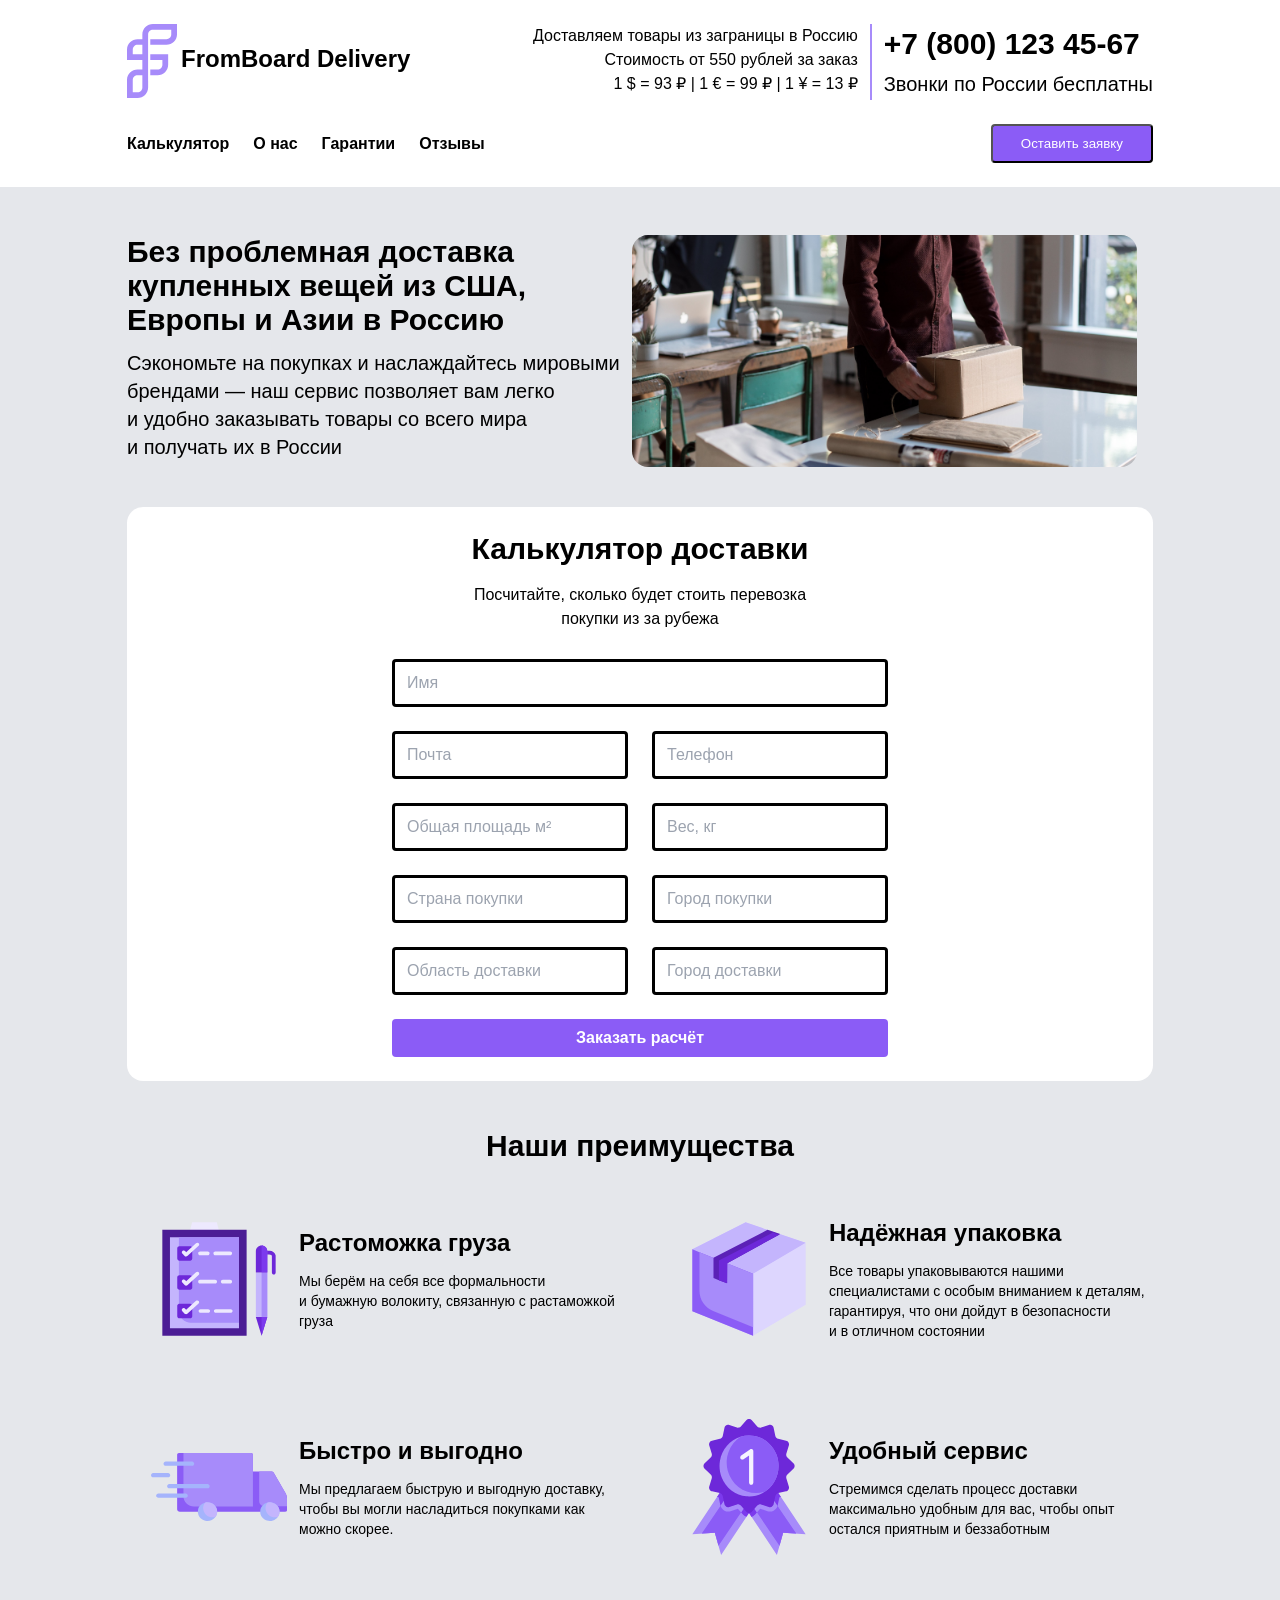
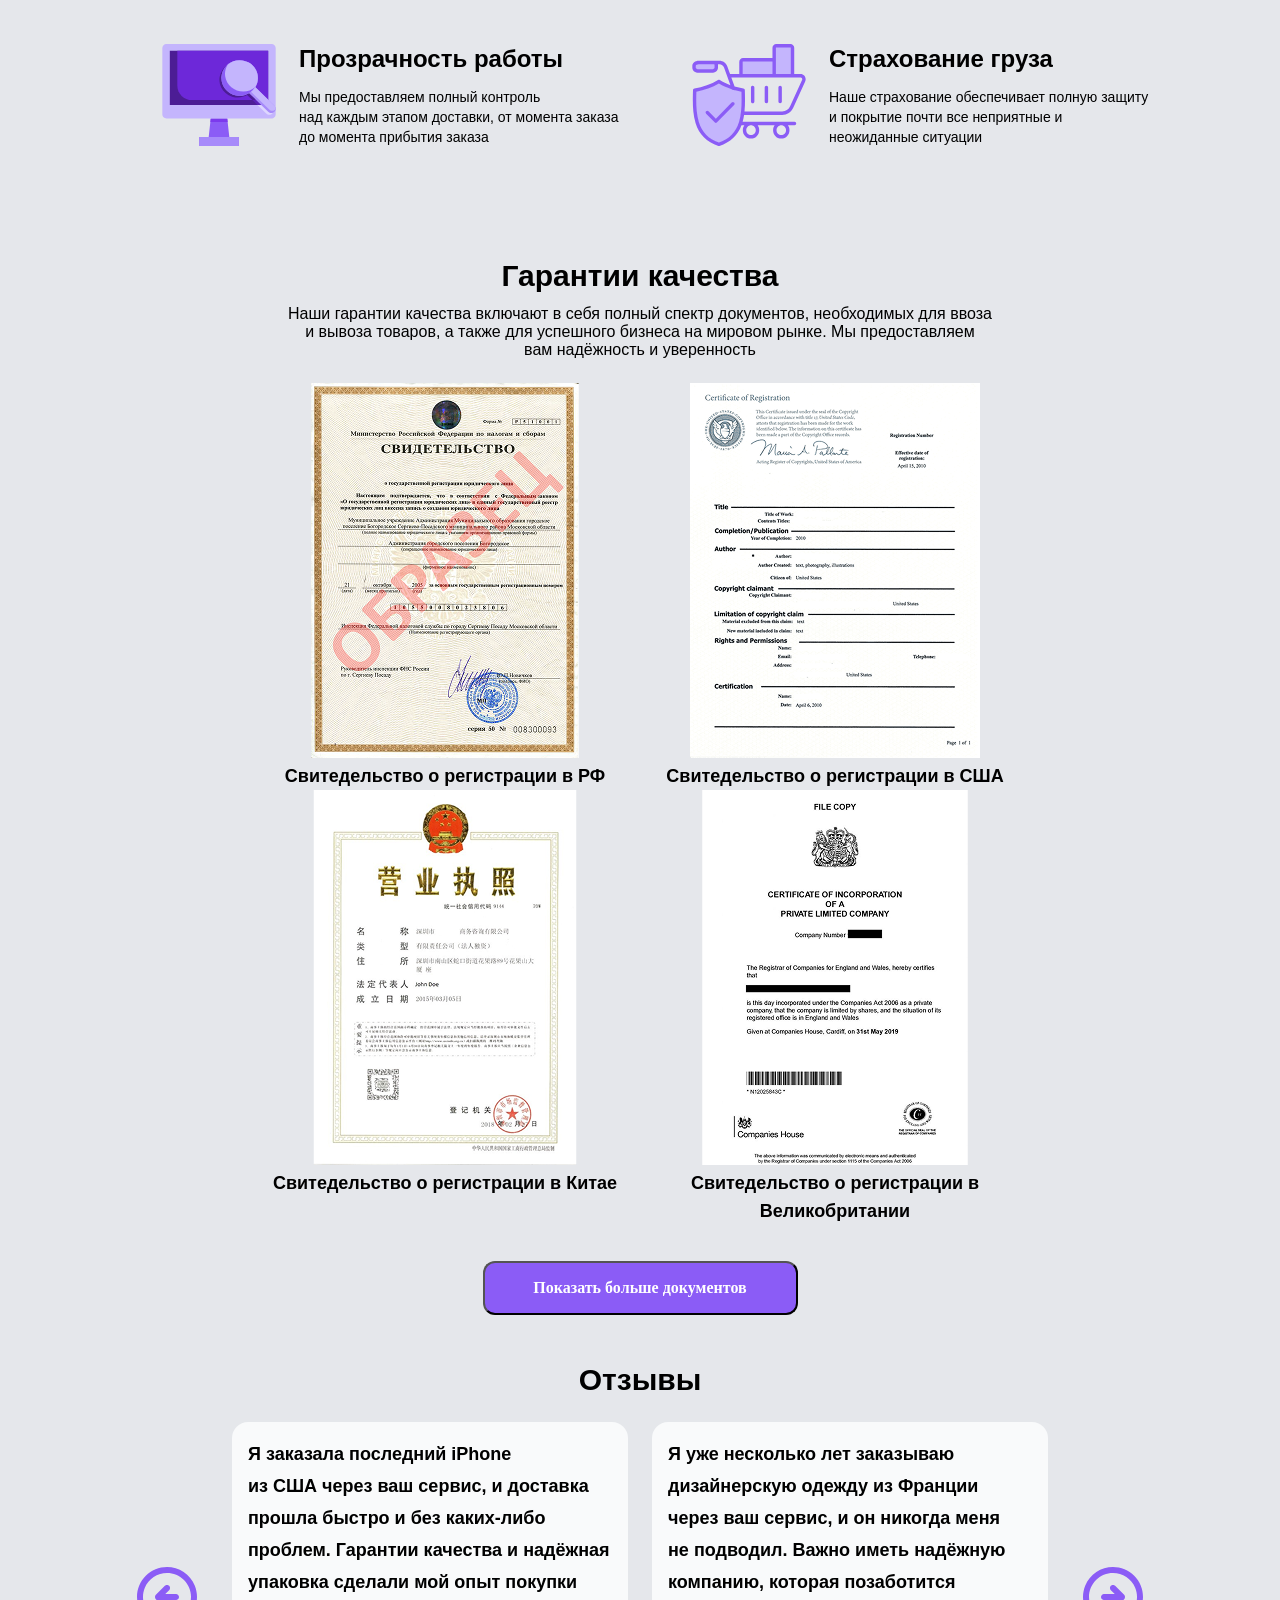
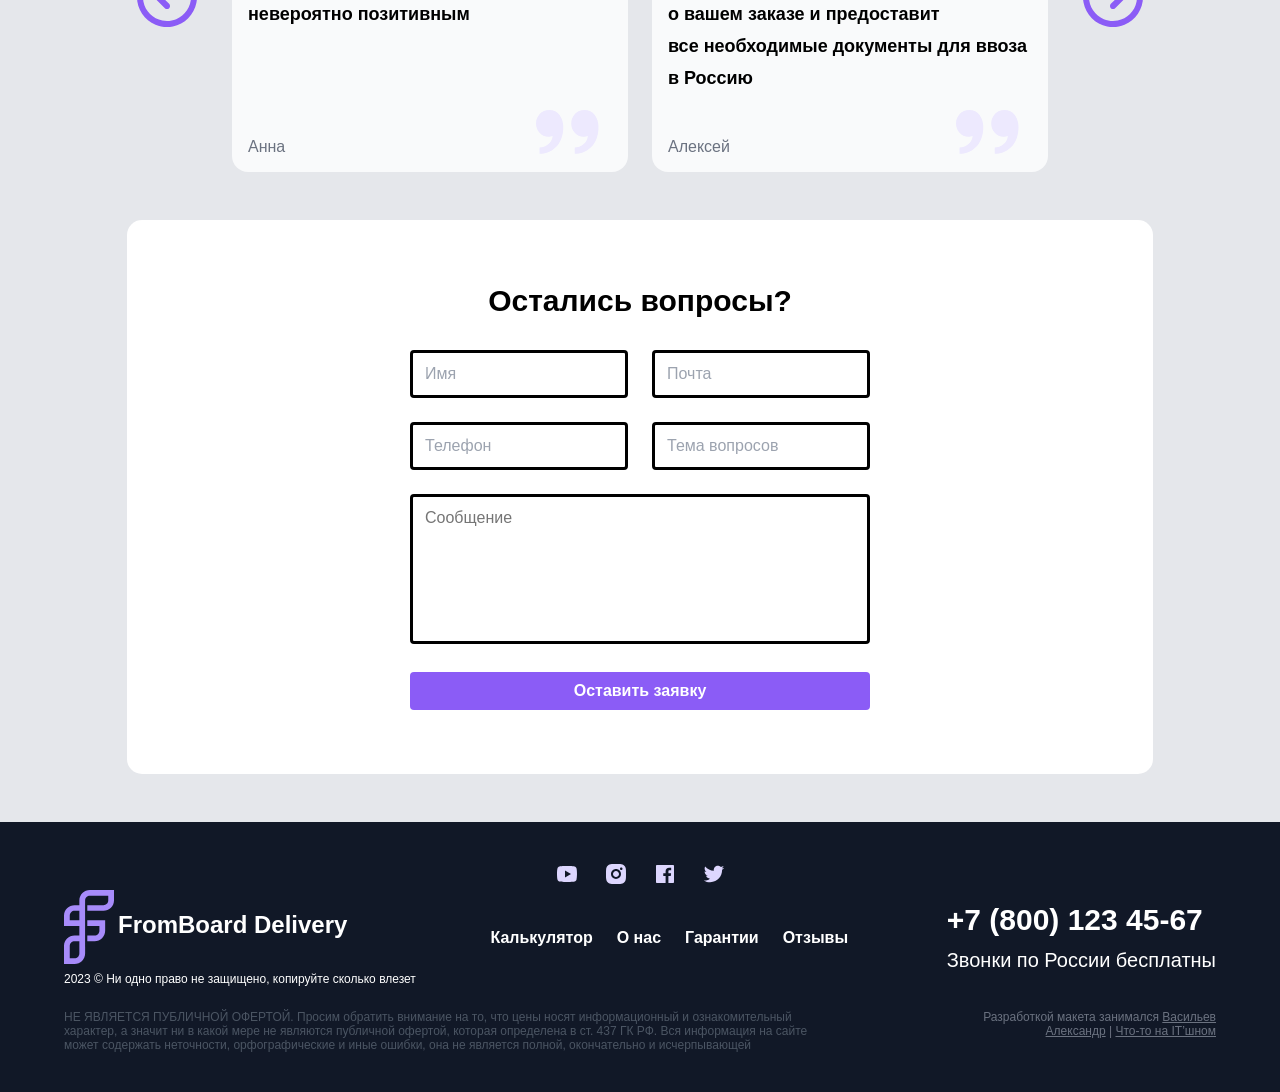
==== commit a8bff063: "aaaaaaaaaaaa" ====
--- a/delivery/index.html
+++ b/delivery/index.html
@@ -11,6 +11,7 @@
 <body>
     <header class="header__menu__closed">
         <div class="container header__top row">
+            <!-- оно как-то работает и слава богу -->
             <a href="" class="header__logo">
                 <img src="img/logo.svg" class="logo" alt="Логотип">
                 <p class="fromboard">FromBoard Delivery</p>
@@ -33,13 +34,13 @@
             <div class="container header__bottom">
                 <nav class="header__bottom__menu">
                     <ul>
-                        <li><a href="#calculate">Калькулятор</a></li>
-                        <li><a href="#about">О нас</a></li>
-                        <li><a href="#guarantees">Гарантии</a></li>
-                        <li><a href="#reviews">Отзывы</a></li>
+                        <li><a class="link_smth" href="#calculate">Калькулятор</a></li>
+                        <li><a class="link_smth" href="#about">О нас</a></li>
+                        <li><a class="link_smth" href="#guarantees">Гарантии</a></li>
+                        <li><a class="link_smth" href="#reviews">Отзывы</a></li>
                     </ul>
                 </nav>
-                <a class="header__bottom__menu__button" href="">Оставить заявку</a>
+                <button class="header__bottom__menu__button">Оставить заявку</button>
             </div>
             <div class="container header__bottom2 show-1024">
                 <div class="header__bottom__prices">
@@ -140,7 +141,7 @@
             </a>
         </div>
         <div class="container center">
-            <a href="" class="guarantees__button">Показать больше документов</a>
+            <button class="guarantees__button">Показать больше документов</button>
         </div>
     </section>
     <section class="reviews">
@@ -227,10 +228,10 @@
             <div class="footer__top__center">
                 <nav class="footer__menu">
                     <ul>
-                        <li><a href="#calculate">Калькулятор</a></li>
-                        <li><a href="#about">О нас</a></li>
-                        <li><a href="#guarantees">Гарантии</a></li>
-                        <li><a href="#reviews">Отзывы</a></li>
+                        <li><a class="links_smth2" href="#calculate">Калькулятор</a></li>
+                        <li><a class="links_smth2" href="#about">О нас</a></li>
+                        <li><a class="links_smth2" href="#guarantees">Гарантии</a></li>
+                        <li><a class="links_smth2" href="#reviews">Отзывы</a></li>
                     </ul>
                 </nav>
             </div>
@@ -248,6 +249,5 @@
             </div>
         </div>
     </footer>
-    <script src="slider.js"></script>
 </body>
 </html>
--- a/delivery/style.css
+++ b/delivery/style.css
@@ -1,14 +1,17 @@
 body {
-    
     background-color: #E5E7EB;
     margin: 0px;
 }
-a:hover{
+.link_smth:hover{
 color: #8B5CF6;
-}
-a:visited{
-color: #8B5CF6;
-text-decoration: dashed;
+text-decoration: underline dashed;
+}
+.link_smth {
+    text-decoration: none; 
+    color: #000000;
+}
+html {
+  scroll-behavior: smooth;
 }
 header {
     padding-top: 24px;
@@ -23,6 +26,7 @@
 *{
     font-family: "Formular", sans-serif;
 }
+
 *::selection {
     background-color: #8B5CF6;
     color: white;
@@ -46,6 +50,7 @@
     flex-direction: column;
     align-items: center;
 }
+/* это картиночка */
 .header__logo {
     display: flex;
     text-decoration: none;
@@ -120,25 +125,18 @@
     font-style: Bold;
     font-size: 16px;
 }
-.header__bottom__menu ul li a {
-    text-decoration: none;
-    color: black;
-}
 .header__bottom__menu {
     border-bottom: 2px;
 }
-.header__bottom__menu ul li:nth-child(2n + 1) a {
-    color: #8B5CF6;
-}
+
 .header__bottom__menu__button {
-    height: 44px;
+    padding: 10px 28px;
     background-color: #8B5CF6;
     color: white;
     text-decoration: none;
     padding: 10px 28px;
     box-sizing: border-box;
     border-radius: 4px;
-    transition-duration: 0.3s;
 }
 .header__bottom__menu__button:hover {
     background-color: #A78BFA;
@@ -223,7 +221,6 @@
 }
 form input {
     width: 100%;
-    height: 48px;
     padding: 12px;
     box-sizing: border-box;
     font-size: 16px;
@@ -268,11 +265,12 @@
     border-radius: 4px;
     color: white;
     width: 100%;
-    height: 44px;
     width: 496;
     font-weight: 700;
     font-style: Bold;
     font-size: 16px;
+    padding-top: 10px;
+    padding-bottom: 10px;
 }
 .advantage {
     margin-top: 72px;
@@ -381,7 +379,8 @@
     background-color: #8B5CF6;
     border-radius: 12px;
     min-width: 315px;
-    height: 56px;
+    padding-top: 16px;
+    padding-bottom: 16px;
     text-decoration: none;
     margin-top: 36px;
 }
@@ -453,6 +452,7 @@
     margin: 0px;
     margin-top: 20px;
 }
+/* тоже картиночки */
 .reviews__slider__left_button, .reviews__slider__right_button {
     width: 60px;
     height: 60px;
@@ -496,6 +496,7 @@
     box-sizing: border-box;
     margin-top: 72px;
 }
+/* и это картинка */
 .footer__logo {
     display: flex;
     text-decoration: none;
@@ -609,6 +610,10 @@
     margin-bottom: 0px;
     text-align: center;
 }
+.links_smth2:hover{
+color: #8B5CF6;
+text-decoration: underline dashed;
+}
 @media (max-width: 1536px) {
     .reviews__slider__blocks {
         width: calc(100% - 210px);
@@ -733,7 +738,6 @@
 }
 .header__bottom__group {
     max-height: 500px;
-    transition: 0.3s;
 }
 .links{
     display: flex;
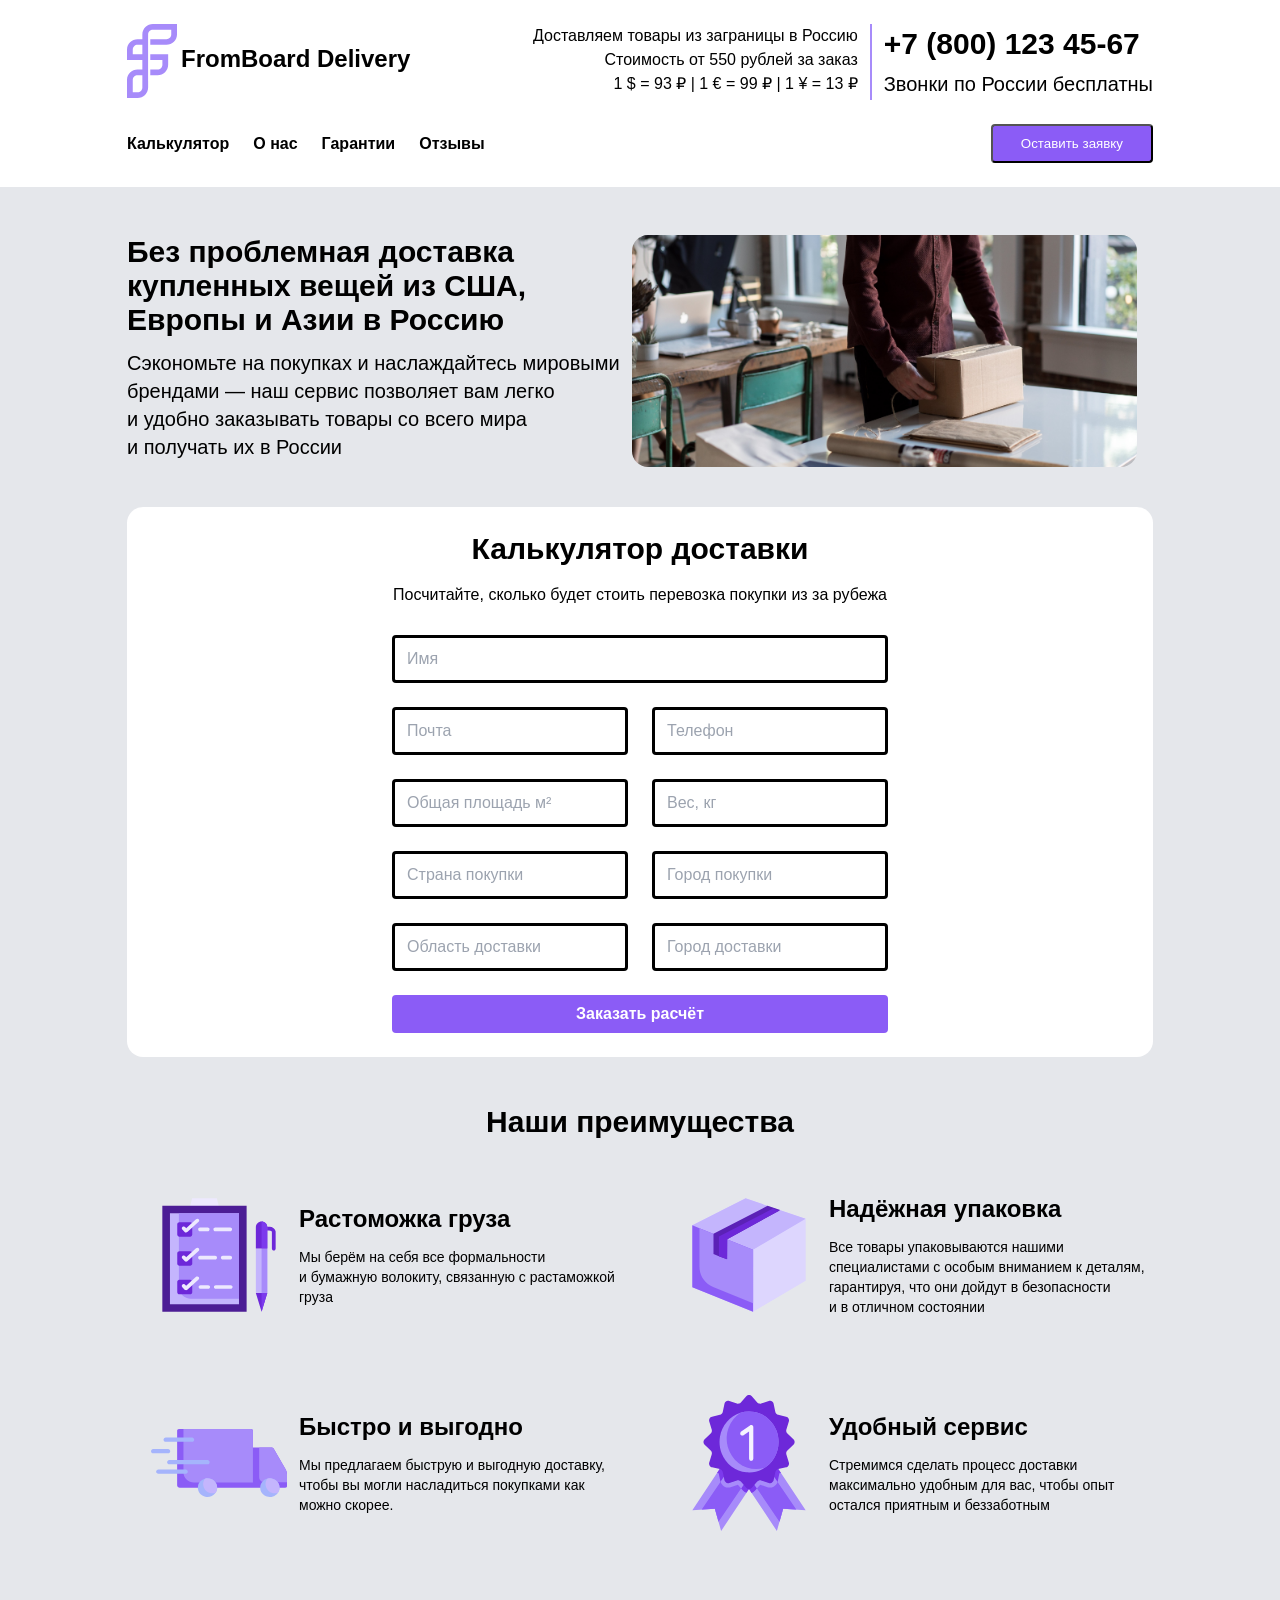
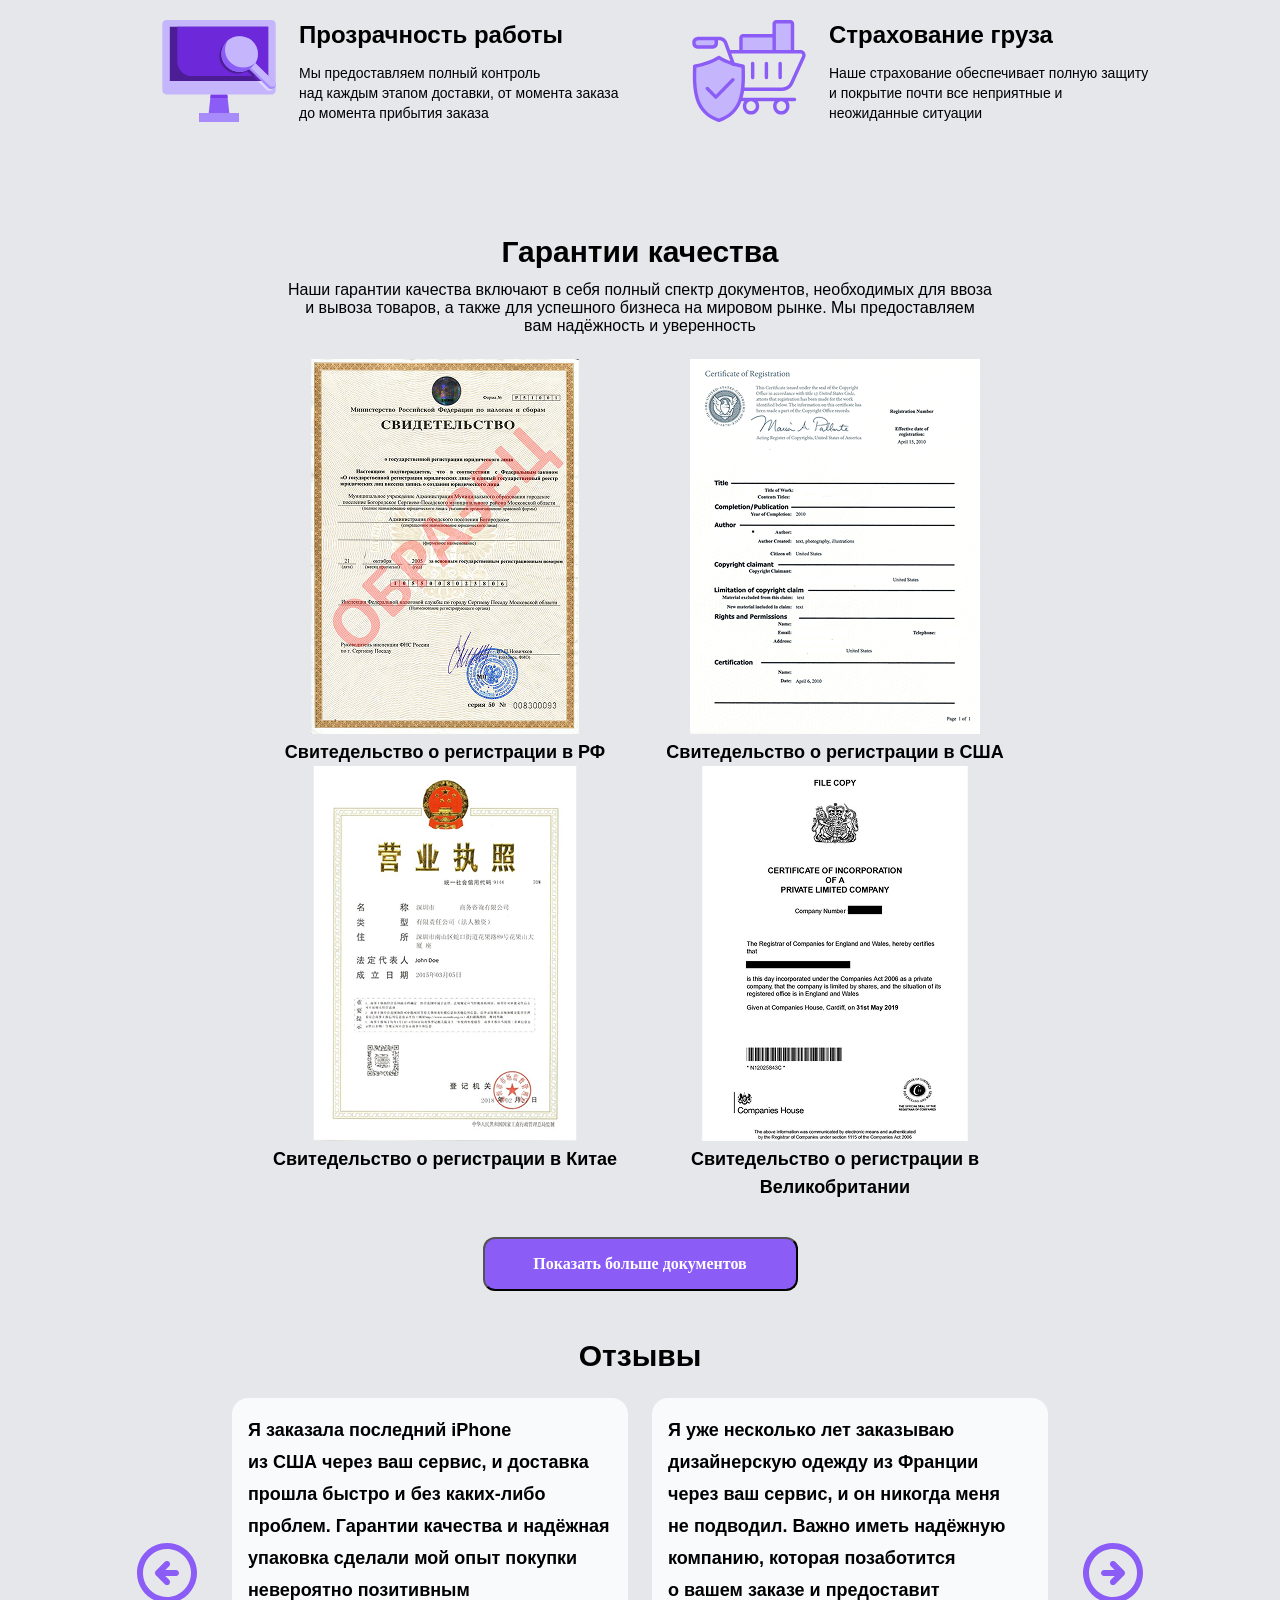
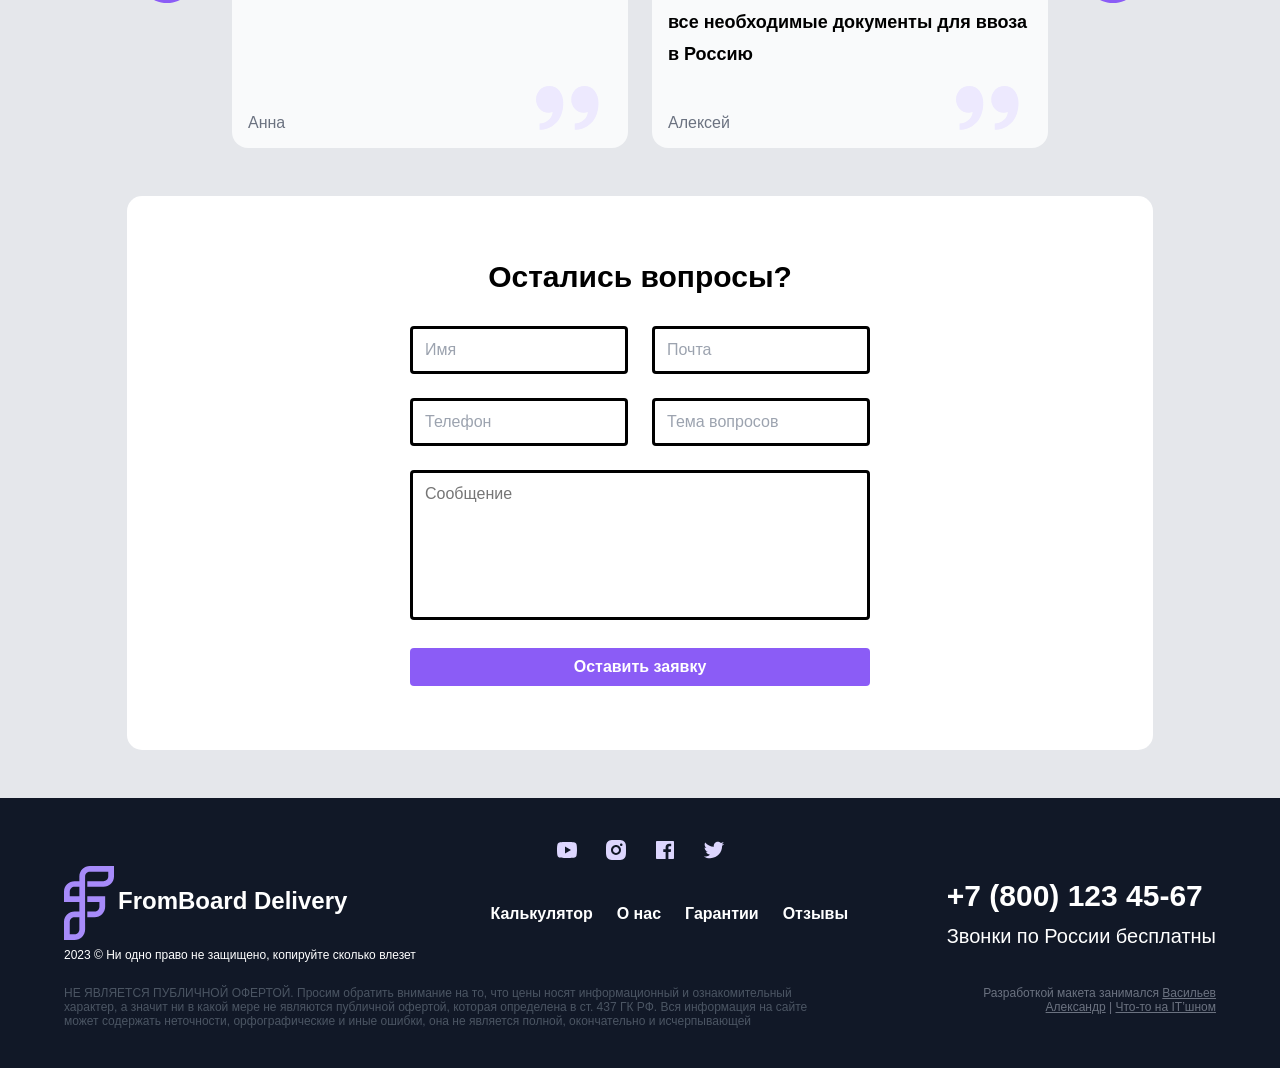
==== commit eccfe144: "qqqqqqqqqq" ====
--- a/delivery/index.html
+++ b/delivery/index.html
@@ -62,7 +62,7 @@
             </div>
             <div class="delivery__right">
                 <h2 id="calculate">Калькулятор доставки</h2>
-                <p>Посчитайте, сколько будет стоить перевозка<br> покупки из за рубежа</p>
+                <p class="no_br">Посчитайте, сколько будет стоить перевозка покупки из за рубежа</p>
                 <form method="post" autocomplete="off">
                     <input type="text" name="name" placeholder="Имя">
                     <div class="input_line">
@@ -188,7 +188,7 @@
     <section class="form_question">
         <div class="container center">
             <h2 class="form_question__title">Остались вопросы?</h2>
-            <form action="" method="post" autocomplete="off">
+            <form method="post" autocomplete="off">
                 <div class="input_line">
                     <input type="text" name="name" placeholder="Имя">
                     <input type="email" name="email" placeholder="Почта">
